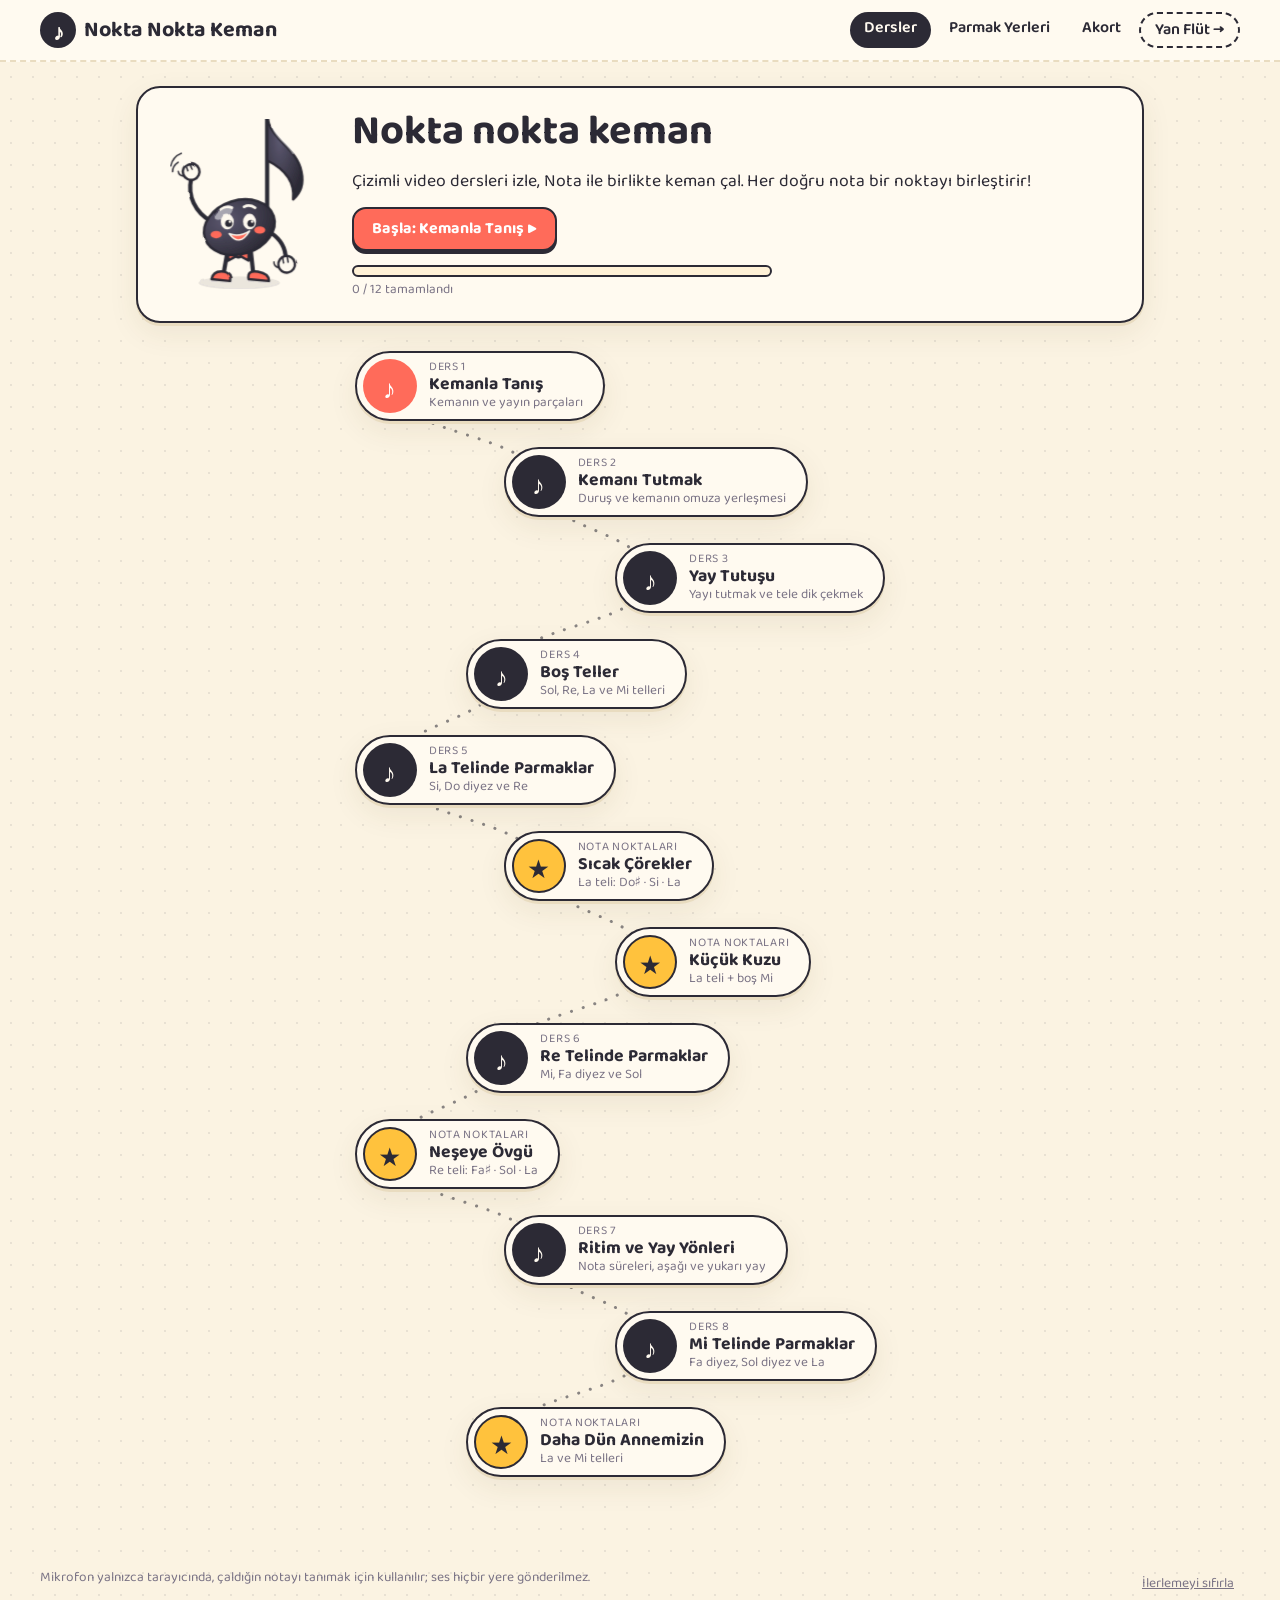
==== keman/index.html @ 61879438 "Keman versiyonu: Nokta Nokta Keman (/keman/) Altyapı enstrümandan bağımsız hâle getirildi: oynatıcı," ====
<!doctype html>
<html lang="tr">
  <head>
    <meta charset="utf-8" />
    <meta name="viewport" content="width=device-width, initial-scale=1" />
    <title>Nokta Nokta Keman</title>
    <meta name="description" content="Keman öğrenmek isteyenler için çizimli, etkileşimli video dersler ve nota-nokta şarkı oyunları." />
    <meta name="theme-color" content="#fff8ec" />
    <link rel="icon" href="data:image/svg+xml,<svg xmlns='http://www.w3.org/2000/svg' viewBox='0 0 100 100'><text y='.9em' font-size='90'>♪</text></svg>" />
    <link rel="preconnect" href="https://fonts.googleapis.com" />
    <link rel="preconnect" href="https://fonts.gstatic.com" crossorigin />
    <link href="https://fonts.googleapis.com/css2?family=Baloo+2:wght@500;700&family=Patrick+Hand&family=Noto+Music&display=swap" rel="stylesheet" />
    <link rel="stylesheet" href="../css/style.css" />
  </head>
  <body>
    <!-- Elle çizim görünümü için ortak SVG filtresi -->
    <svg width="0" height="0" style="position: absolute" aria-hidden="true">
      <defs>
        <filter id="sketchy" x="-5%" y="-5%" width="110%" height="110%">
          <feTurbulence type="fractalNoise" baseFrequency="0.035" numOctaves="2" seed="3" result="noise" />
          <feDisplacementMap in="SourceGraphic" in2="noise" scale="2.4" xChannelSelector="R" yChannelSelector="G" />
        </filter>
        <!-- Küçük çizimler (porte, mini flüt) için daha hafif titreme -->
        <filter id="sketchy-sm" x="-5%" y="-20%" width="110%" height="140%">
          <feTurbulence type="fractalNoise" baseFrequency="0.08" numOctaves="1" seed="5" result="noise" />
          <feDisplacementMap in="SourceGraphic" in2="noise" scale="0.7" xChannelSelector="R" yChannelSelector="G" />
        </filter>
        <!-- Çizim detayları: metal parlaklığı, cam, ten gölgesi ve kurşun kalem taraması -->
        <linearGradient id="g-metal" x1="0" y1="0" x2="0" y2="1">
          <stop offset="0" class="st-metal-lo" />
          <stop offset="0.28" class="st-metal-hi" />
          <stop offset="0.5" class="st-metal" />
          <stop offset="1" class="st-metal-lo" />
        </linearGradient>
        <radialGradient id="g-cup" cx="0.38" cy="0.32" r="0.75">
          <stop offset="0" class="st-metal-hi" />
          <stop offset="0.6" class="st-metal" />
          <stop offset="1" class="st-metal-lo" />
        </radialGradient>
        <radialGradient id="g-pressed" cx="0.38" cy="0.32" r="0.8">
          <stop offset="0" class="st-coral-hi" />
          <stop offset="1" class="st-coral" />
        </radialGradient>
        <linearGradient id="g-glass" x1="0" y1="0" x2="1" y2="0">
          <stop offset="0" class="st-glass-lo" />
          <stop offset="0.3" class="st-glass-hi" />
          <stop offset="0.55" class="st-glass" />
          <stop offset="1" class="st-glass-lo" />
        </linearGradient>
        <radialGradient id="g-skin" cx="0.4" cy="0.35" r="0.7">
          <stop offset="0" class="st-skin-hi" />
          <stop offset="1" class="st-skin" />
        </radialGradient>
        <radialGradient id="g-head" cx="0.35" cy="0.3" r="0.75">
          <stop offset="0" class="st-ink-hi" />
          <stop offset="1" class="st-ink" />
        </radialGradient>
        <linearGradient id="g-wood" x1="0" y1="0" x2="1" y2="0">
          <stop offset="0" class="st-wood-lo" />
          <stop offset="0.4" class="st-wood" />
          <stop offset="1" class="st-wood-lo" />
        </linearGradient>
        <radialGradient id="g-varnish" cx="0.42" cy="0.38" r="0.75">
          <stop offset="0" class="st-varnish-hi" />
          <stop offset="0.55" class="st-varnish" />
          <stop offset="1" class="st-varnish-lo" />
        </radialGradient>
        <pattern id="hatch" width="6" height="6" patternUnits="userSpaceOnUse" patternTransform="rotate(45)">
          <line x1="0" y1="0" x2="0" y2="6" class="hatch-line" />
        </pattern>
        <pattern id="hatch-x" width="7" height="7" patternUnits="userSpaceOnUse" patternTransform="rotate(45)">
          <path d="M0 0V7M0 0H7" class="hatch-line" />
        </pattern>
        <filter id="paper-grain" x="0" y="0" width="100%" height="100%">
          <feTurbulence type="fractalNoise" baseFrequency="0.9" numOctaves="2" seed="8" />
          <feColorMatrix values="0 0 0 0 0.5  0 0 0 0 0.45  0 0 0 0 0.35  0 0 0 0.55 0" />
        </filter>
      </defs>
    </svg>

    <header class="topbar">
      <a class="logo" href="#/"><span class="logo-dot" aria-hidden="true">♪</span> <span class="logo-name">Nokta Nokta Keman</span></a>
      <nav class="nav" aria-label="Ana menü">
        <a href="#/">Dersler</a>
        <a href="#/parmak">Parmak Yerleri</a>
        <a href="#/akort">Akort</a>
        <a class="other-instrument" href="../">Yan Flüt →</a>
      </nav>
    </header>

    <div class="embed-note" hidden>
      🎤 Bu önizlemede mikrofon çalışmaz. Flütünle çalıp notalarını dinletmek için
      <a href="https://hakanatas.github.io/yanfulut/keman/" target="_blank" rel="noopener">uygulamayı tarayıcıda aç</a>.
    </div>
    <main id="view"></main>

    <footer class="footer">
      <span>Mikrofon yalnızca tarayıcında, çaldığın notayı tanımak için kullanılır; ses hiçbir yere gönderilmez.</span>
      <button class="link" id="reset-progress">İlerlemeyi sıfırla</button>
    </footer>

    <noscript>Bu uygulama için JavaScript gerekli.</noscript>
    <script type="module">
      import { boot } from '../js/app.js';
      boot('violin');
    </script>
  </body>
</html>
---- css/style.css ----
/* Nokta Nokta Flüt — kâğıt üzerine elle çizim teması (karanlık modda kara tahta) */
:root {
  --paper: #fffaf0;
  --paper-2: #fff1d6;
  --page: #fbf3e2;
  --ink: #2c2a35;
  --muted: #7a7385;
  --coral: #ff6b5a;
  --teal: #20a597;
  --sky: #4a9fe0;
  --sun: #ffc23d;
  --sun-soft: #ffe7a6;
  --lilac: #b9a3f0;
  --metal: #e3e9f0;
  --skin: #ffd9bd;
  --hair: #6b4b3e;
  --shirt: #9fd8cf;
  --wood: #e0b07a;
  --line: #e9dcc0;
  --shadow: 0 3px 0 var(--line), 0 10px 30px rgb(80 60 20 / 8%);
  --metal-hi: #ffffff;
  --metal-lo: #a9b6c4;
  --coral-hi: #ffb3a8;
  --skin-hi: #ffeadb;
  --skin-lo: #e9a98a;
  --ink-hi: #5c5870;
  --wood-lo: #b77d45;
  --glass: #cfe6f5;
  --glass-hi: #f4fbff;
  --glass-lo: #94bcd8;
  --leaf: #7cc47f;
  --varnish: #c06a2b;
  --varnish-hi: #f0a656;
  --varnish-lo: #6f3416;
  --ebony: #2e2724;
  --maple: #ecd2a2;
  --string: #b9c2cc;
  --bow-hair: #f4efe2;
  --bow-stick: #7a4a26;
  --amber: #e2a336;
  --pearl: #f3f0ff;
  --radius: 18px;
  --font-ui: 'Baloo 2', 'Segoe UI', system-ui, sans-serif;
  --font-hand: 'Patrick Hand', 'Comic Sans MS', 'Chalkboard SE', cursive;
  color-scheme: light;
}

@media (prefers-color-scheme: dark) {
  :root:not([data-theme='light']) {
    --paper: #23392f;
    --paper-2: #2c463a;
    --page: #182822;
    --ink: #f3efe4;
    --muted: #a9bfb3;
    --metal: #3f5a50;
    --skin: #6d5446;
    --hair: #2a1d17;
    --shirt: #2f6a62;
    --wood: #7a5a38;
    --sun-soft: #5b5230;
    --line: #2c4038;
    --shadow: 0 3px 0 #0f1a16, 0 10px 30px rgb(0 0 0 / 25%);
    --metal-hi: #8aa79b;
    --metal-lo: #2a3f37;
    --coral-hi: #ff9d8f;
    --skin-hi: #8c6c5a;
    --skin-lo: #4f3a2f;
    --ink-hi: #ffffff;
    --wood-lo: #4e381f;
    --glass: #3b6070;
    --glass-hi: #6c97a8;
    --glass-lo: #24404b;
    --leaf: #4f8f58;
    --varnish: #8d4a1f;
    --varnish-hi: #c47a3a;
    --varnish-lo: #4a2210;
    --ebony: #120e0c;
    --maple: #b39466;
    --string: #c9d2da;
    --bow-hair: #e8e2d2;
    --bow-stick: #a06a3c;
    --amber: #c88d2a;
    --pearl: #e8e4ff;
    color-scheme: dark;
  }
}

:root[data-theme='dark'] {
  --paper: #23392f;
  --paper-2: #2c463a;
  --page: #182822;
  --ink: #f3efe4;
  --muted: #a9bfb3;
  --metal: #3f5a50;
  --skin: #6d5446;
  --hair: #2a1d17;
  --shirt: #2f6a62;
  --wood: #7a5a38;
  --sun-soft: #5b5230;
  --line: #2c4038;
  --shadow: 0 3px 0 #0f1a16, 0 10px 30px rgb(0 0 0 / 25%);
  --metal-hi: #8aa79b;
  --metal-lo: #2a3f37;
  --coral-hi: #ff9d8f;
  --skin-hi: #8c6c5a;
  --skin-lo: #4f3a2f;
  --ink-hi: #ffffff;
  --wood-lo: #4e381f;
  --glass: #3b6070;
  --glass-hi: #6c97a8;
  --glass-lo: #24404b;
  --leaf: #4f8f58;
  --varnish: #8d4a1f;
  --varnish-hi: #c47a3a;
  --varnish-lo: #4a2210;
  --ebony: #120e0c;
  --maple: #b39466;
  --string: #c9d2da;
  --bow-hair: #e8e2d2;
  --bow-stick: #a06a3c;
  --amber: #c88d2a;
  --pearl: #e8e4ff;
  color-scheme: dark;
}

* { box-sizing: border-box; }

html, body { margin: 0; }

body {
  font-family: var(--font-ui);
  color: var(--ink);
  background-color: var(--page);
  background-image: radial-gradient(color-mix(in srgb, var(--ink) 9%, transparent) 1.2px, transparent 1.4px);
  background-size: 22px 22px;
  min-height: 100vh;
  display: flex;
  flex-direction: column;
  line-height: 1.5;
}

a { color: inherit; }
h1, h2, h3 { line-height: 1.15; margin: 0 0 0.3em; }
.muted { color: var(--muted); }
[hidden] { display: none !important; }

/* ------------------------------------------------------------- üst çubuk */
.topbar {
  display: flex;
  align-items: center;
  justify-content: space-between;
  flex-wrap: wrap;
  gap: 8px 16px;
  padding: 12px clamp(16px, 4vw, 40px);
  background: var(--paper);
  border-bottom: 2px dashed var(--line);
  position: sticky;
  top: 0;
  z-index: 10;
}
.logo { font-weight: 700; font-size: 1.35rem; text-decoration: none; display: flex; align-items: center; gap: 8px; }
.logo-dot {
  display: grid; place-items: center; width: 36px; height: 36px; border-radius: 50%;
  background: var(--ink); color: var(--paper); font-family: 'Noto Music', serif;
}
.nav { display: flex; gap: 4px; flex-wrap: wrap; }
.nav a { text-decoration: none; padding: 4px 14px; border-radius: 999px; font-weight: 600; }
.nav a:hover { background: var(--paper-2); }
.nav a.active { background: var(--ink); color: var(--paper); }
.nav a.other-instrument { border: 2px dashed var(--ink); }

.embed-note {
  margin: 12px auto 0; max-width: 1008px; width: calc(100% - 32px);
  padding: 10px 14px; border: 2px dashed var(--coral); border-radius: 14px;
  background: var(--paper); font-weight: 600;
}
.embed-note a { color: var(--coral); }
.level span { background: var(--teal); }
main { flex: 1; width: 100%; max-width: 1040px; margin: 0 auto; padding: 24px 16px 48px; }

.footer {
  display: flex; justify-content: space-between; flex-wrap: wrap; gap: 8px;
  padding: 16px clamp(16px, 4vw, 40px); font-size: 0.85rem; color: var(--muted);
}

/* ------------------------------------------------------------- ortak */
.btn {
  font: inherit; font-weight: 700; font-size: 1rem;
  display: inline-flex; align-items: center; justify-content: center; gap: 6px;
  padding: 8px 18px; min-height: 44px;
  border: 2.5px solid var(--ink); border-radius: 14px;
  background: var(--paper); color: var(--ink);
  box-shadow: 0 3px 0 var(--ink);
  cursor: pointer; text-decoration: none;
  transition: transform 0.08s, box-shadow 0.08s;
}
.btn:hover { transform: translateY(-1px); }
.btn:active { transform: translateY(2px); box-shadow: 0 1px 0 var(--ink); }
.btn:disabled { opacity: 0.6; cursor: default; transform: none; }
.btn.primary { background: var(--coral); color: #fff; }
.btn.active { background: var(--sun); color: #2c2a35; }
.btn.ghost { border-style: dashed; box-shadow: none; }
.link { font: inherit; background: none; border: 0; color: var(--muted); text-decoration: underline; cursor: pointer; padding: 6px; }
.card { background: var(--paper); border: 2.5px solid var(--ink); border-radius: var(--radius); box-shadow: var(--shadow); padding: 20px; }
.badge { display: inline-block; padding: 6px 14px; border-radius: 999px; background: var(--sun); color: #2c2a35; font-weight: 700; }
.page-head { display: flex; align-items: baseline; gap: 16px; flex-wrap: wrap; margin-bottom: 14px; }
.back { text-decoration: none; font-weight: 700; color: var(--muted); }
.back:hover { color: var(--ink); }
.hint { font-size: 0.9rem; }
:focus-visible { outline: 3px solid var(--sky); outline-offset: 2px; }

/* ------------------------------------------------------------- SVG çizim sınıfları */
.ink { stroke: var(--ink); stroke-width: 2.6; fill: none; stroke-linecap: round; stroke-linejoin: round; }
.thin { stroke-width: 1.6; }
.thick { stroke-width: 4.5; }
.dashed { stroke-dasharray: 6 6; }
.metal { fill: var(--metal); }
.paper { fill: var(--paper); }
.solid { fill: var(--ink); }
.hole { fill: var(--ink); }
.glass { fill: color-mix(in srgb, var(--sky) 22%, var(--paper)); }
.skin { fill: var(--skin); }
.hair { fill: var(--hair); }
.shirt { fill: var(--shirt); }
.wood { fill: var(--wood); }
.glow { fill: var(--sun-soft); }
.key.up { fill: url(#g-cup); }
.key.down { fill: url(#g-pressed); }
.metal-g { fill: url(#g-metal); }
.cup { fill: url(#g-cup); }
.glass-g { fill: url(#g-glass); }
.skin-g { fill: url(#g-skin); }
.head-g { fill: url(#g-head); }
.wood-g { fill: url(#g-wood); }
.hatch { fill: url(#hatch); stroke: none; }
.hatch-x { fill: url(#hatch-x); stroke: none; }
.hatch-line { stroke: var(--ink); stroke-width: 0.9; opacity: 0.45; }
.shade { fill: var(--ink); opacity: 0.1; stroke: none; }
.shine { fill: none; stroke: var(--metal-hi); stroke-width: 2.4; stroke-linecap: round; opacity: 0.85; }
.shine-fill { fill: #fff; opacity: 0.5; stroke: none; }
.fill-leaf { fill: var(--leaf); }
.fill-sun { fill: var(--sun); }
.fill-sky { fill: var(--sky); }
.fill-lilac { fill: var(--lilac); }
.fill-ink { fill: var(--ink); }
.fill-skin-lo { fill: var(--skin-lo); }
.limb-o { stroke: var(--ink); fill: none; stroke-linecap: round; stroke-linejoin: round; }
.limb-i, .limb-i.shirt { fill: none; stroke-linecap: round; stroke-linejoin: round; }
.limb-i.shirt { stroke: var(--shirt); }
.limb-i.skin-st { stroke: var(--skin); }
.print { fill: none; stroke: var(--paper); stroke-width: 1.1; stroke-linecap: round; opacity: 0.85; }
.board-bg .staff-deco { stroke: var(--ink); stroke-width: 1.2; fill: none; opacity: 0.08; }
.board-bg .deco { fill: var(--ink); opacity: 0.07; stroke: none; }
.varnish { fill: url(#g-varnish); }
.ebony { fill: var(--ebony); }
.maple { fill: var(--maple); }
.amber { fill: var(--amber); }
.pearl { fill: var(--pearl); }
.string { stroke: var(--string); fill: none; stroke-linecap: round; }
.bow-hair { stroke: var(--bow-hair); stroke-width: 3; fill: none; stroke-linecap: round; }
.bow-stick { stroke: var(--bow-stick); stroke-width: 5; fill: none; stroke-linecap: round; }
.tape { stroke: var(--sun); stroke-width: 3; opacity: 0.85; }
.paper-fill { fill: var(--paper); }
.st-varnish { stop-color: var(--varnish); }
.st-varnish-hi { stop-color: var(--varnish-hi); }
.st-varnish-lo { stop-color: var(--varnish-lo); }
.st-metal { stop-color: var(--metal); }
.st-metal-hi { stop-color: var(--metal-hi); }
.st-metal-lo { stop-color: var(--metal-lo); }
.st-coral { stop-color: var(--coral); }
.st-coral-hi { stop-color: var(--coral-hi); }
.st-glass { stop-color: var(--glass); }
.st-glass-hi { stop-color: var(--glass-hi); }
.st-glass-lo { stop-color: var(--glass-lo); }
.st-skin { stop-color: var(--skin); }
.st-skin-hi { stop-color: var(--skin-hi); }
.st-ink { stop-color: var(--ink); }
.st-ink-hi { stop-color: var(--ink-hi); }
.st-wood { stop-color: var(--wood); }
.st-wood-lo { stop-color: var(--wood-lo); }
.stroke-coral, .stroke-teal, .stroke-sky, .stroke-sun, .stroke-paper {
  stroke-width: 3; fill: none; stroke-linecap: round; stroke-linejoin: round;
}
.stroke-coral { stroke: var(--coral); }
.stroke-teal { stroke: var(--teal); }
.stroke-sky { stroke: var(--sky); }
.stroke-sun { stroke: var(--sun); }
.stroke-paper { stroke: var(--paper); }
.fill-coral { fill: var(--coral); }
.fill-teal { fill: var(--teal); }
.fill-paper { fill: var(--paper); }
.fill-sun-soft { fill: var(--sun-soft); }
.hand { font-family: var(--font-hand); stroke: none; }
.clef { font-family: 'Noto Music', 'Bravura', 'Segoe UI Symbol', serif; stroke: none; }
.ink-fill { fill: var(--ink); }
.muted-fill { fill: var(--muted); }
.coral-fill { fill: var(--coral); }
.teal-fill { fill: var(--teal); }
.sky-fill { fill: var(--sky); }

/* ------------------------------------------------------------- ana sayfa */
.hero {
  display: grid; grid-template-columns: 170px 1fr; gap: 20px; align-items: center;
  background: var(--paper); border: 2.5px solid var(--ink); border-radius: 24px;
  box-shadow: var(--shadow); padding: 20px 24px; margin-bottom: 28px;
}
.hero h1 { font-size: clamp(1.8rem, 4vw, 2.6rem); }
.hero p { margin: 0 0 12px; font-size: 1.1rem; }
.hero-mascot { width: 100%; }
.hero-actions { margin-bottom: 14px; }
.progress-bar { height: 12px; border: 2px solid var(--ink); border-radius: 999px; overflow: hidden; background: var(--paper-2); max-width: 420px; }
.progress-bar span { display: block; height: 100%; background: var(--teal); }

.path-wrap { position: relative; max-width: 620px; margin: 0 auto; }
.path-line { position: absolute; inset: 0; width: 100%; height: 100%; pointer-events: none; overflow: visible; }
.path-line .road { fill: none; stroke: var(--ink); stroke-width: 3; stroke-dasharray: 0.1 12; stroke-linecap: round; opacity: 0.55; }
.path { list-style: none; margin: 0; padding: 0; position: relative; }
.node { display: flex; margin: 0 0 26px; }
.node:nth-child(4n + 1) { padding-left: 4%; }
.node:nth-child(4n + 2) { padding-left: 28%; }
.node:nth-child(4n + 3) { padding-left: 46%; }
.node:nth-child(4n + 4) { padding-left: 22%; }
.node a {
  display: flex; align-items: center; gap: 12px; text-decoration: none;
  background: var(--paper); border: 2.5px solid var(--ink); border-radius: 999px;
  padding: 6px 20px 6px 6px; box-shadow: var(--shadow); max-width: 100%;
  transition: transform 0.12s;
}
.node a:hover { transform: translateY(-2px) rotate(-1deg); }
.node-icon {
  flex: none; display: grid; place-items: center; width: 54px; height: 54px; border-radius: 50%;
  background: var(--ink); color: var(--paper); font-size: 1.6rem; font-family: 'Noto Music', var(--font-ui);
}
.node.song .node-icon { background: var(--sun); color: #2c2a35; border: 2.5px solid var(--ink); }
.node.done .node-icon { background: var(--teal); color: #fff; }
.node.next .node-icon { background: var(--coral); color: #fff; animation: pulse 1.6s infinite; }
.node-text { display: flex; flex-direction: column; line-height: 1.2; min-width: 0; }
.node-kind { font-size: 0.75rem; text-transform: uppercase; letter-spacing: 0.06em; color: var(--muted); }
.node-text b { font-size: 1.1rem; }
.node-text small { color: var(--muted); }

@keyframes pulse {
  0%, 100% { box-shadow: 0 0 0 0 color-mix(in srgb, var(--coral) 50%, transparent); }
  50% { box-shadow: 0 0 0 10px transparent; }
}

/* ------------------------------------------------------------- oynatıcı */
.player { background: var(--paper); border: 2.5px solid var(--ink); border-radius: var(--radius); box-shadow: var(--shadow); overflow: hidden; }
.stage { position: relative; aspect-ratio: 16 / 9; background: var(--paper); overflow: hidden; }
.stage .board, .media-host, .media-host video, .media-host iframe { position: absolute; inset: 0; width: 100%; height: 100%; display: block; border: 0; }
.media-host { background: #000; }
.media-error { color: #fff; text-align: center; padding: 20px; }
.caption {
  position: absolute; left: 50%; bottom: 3%; transform: translateX(-50%);
  width: min(92%, 760px); text-align: center;
  font-size: clamp(0.95rem, 2.2vw, 1.25rem); font-weight: 600; line-height: 1.35;
  background: color-mix(in srgb, var(--ink) 86%, transparent); color: var(--paper);
  padding: 6px 14px; border-radius: 12px;
}
.caption:empty { display: none; }
.sound-hint {
  position: absolute; top: 10px; left: 50%; transform: translateX(-50%); z-index: 1;
  background: var(--ink); color: var(--paper); font-weight: 700; font-size: 0.9rem;
  padding: 4px 14px; border-radius: 999px;
}
.cover {
  position: absolute; inset: 0; border: 0; cursor: pointer; font: inherit; color: var(--ink);
  display: flex; flex-direction: column; align-items: center; justify-content: center; gap: 6px;
  background: color-mix(in srgb, var(--paper) 88%, transparent);
}
.cover-play {
  display: grid; place-items: center; width: 84px; height: 84px; border-radius: 50%;
  background: var(--coral); color: #fff; font-size: 2.2rem; border: 3px solid var(--ink); box-shadow: 0 4px 0 var(--ink);
  padding-left: 6px;
}
.cover:hover .cover-play { transform: scale(1.06); }
.cover-title { font-size: clamp(1.4rem, 3.5vw, 2.2rem); font-weight: 700; }
.cover-sub { color: var(--muted); }

.controls { display: flex; align-items: center; gap: 6px; padding: 8px 10px; border-top: 2.5px solid var(--ink); background: var(--paper-2); }
.ctl {
  font: inherit; font-weight: 700; min-width: 40px; height: 40px; border-radius: 10px;
  border: 2px solid transparent; background: none; color: var(--ink); cursor: pointer; font-size: 1.1rem;
}
.ctl:hover { background: var(--paper); border-color: var(--ink); }
.ctl.play { background: var(--ink); color: var(--paper); }
.ctl.toggle { opacity: 0.45; font-size: 0.95rem; }
.ctl.toggle.on { opacity: 1; }
.timeline { flex: 1; display: flex; gap: 3px; align-items: center; min-width: 0; }
.seg {
  flex: 1; position: relative; height: 12px; padding: 0; border: 0; border-radius: 6px; cursor: pointer;
  background: color-mix(in srgb, var(--ink) 18%, transparent); overflow: visible;
}
.seg .fill { position: absolute; left: 0; top: 0; bottom: 0; width: 0; background: var(--coral); border-radius: 6px; }
.seg.has-check::after, .cue-mark {
  content: ''; position: absolute; right: -3px; top: 50%; width: 11px; height: 11px;
  background: var(--sun); border: 2px solid var(--ink); transform: translate(0, -50%) rotate(45deg); z-index: 1;
}
.cue-mark { right: auto; transform: translate(-50%, -50%) rotate(45deg); }
.seg.current { outline: 2px solid var(--ink); outline-offset: 1px; }

/* ------------------------------------------------------------- duraklar */
.cp-overlay {
  position: absolute; inset: 0; z-index: 2; display: grid; place-items: center; padding: 12px;
  background: color-mix(in srgb, var(--ink) 35%, transparent); backdrop-filter: blur(2px);
  overflow: auto;
}
.cp-card {
  width: min(560px, 100%); max-height: 100%; overflow: auto;
  background: var(--paper); border: 2.5px solid var(--ink); border-radius: var(--radius);
  box-shadow: 0 6px 0 var(--ink); padding: 16px 20px; text-align: center;
  animation: pop 0.25s ease-out;
}
@keyframes pop { from { transform: scale(0.9); opacity: 0; } }
.cp-tag { display: inline-block; font-size: 0.8rem; font-weight: 700; text-transform: uppercase; letter-spacing: 0.08em; background: var(--sun); color: #2c2a35; border-radius: 999px; padding: 1px 12px; margin-bottom: 6px; }
.cp-title { font-size: clamp(1.1rem, 2.6vw, 1.5rem); }
.cp-title.big { font-size: clamp(1.6rem, 4vw, 2.4rem); }
.cp-options { display: grid; gap: 8px; margin: 10px 0; }
.opt {
  font: inherit; font-size: 1.05rem; text-align: left; padding: 10px 14px; border-radius: 12px; cursor: pointer;
  border: 2px solid var(--ink); background: var(--paper); color: var(--ink);
}
.opt:hover:not(:disabled) { background: var(--paper-2); }
.opt.right { background: var(--teal); color: #fff; }
.opt.wrong { background: color-mix(in srgb, var(--coral) 25%, var(--paper)); text-decoration: line-through; animation: shake 0.3s; }
.cp-feedback { min-height: 1.5em; margin: 8px 0; }
.cp-success { font-weight: 700; color: var(--teal); font-size: 1.15rem; }
.burst { display: inline-block; margin-right: 6px; animation: pop 0.4s; font-family: 'Noto Music', var(--font-ui); }
.cp-actions { display: flex; gap: 10px; justify-content: center; flex-wrap: wrap; margin: 8px 0; }
.cp-visual { display: flex; align-items: center; justify-content: center; gap: 8px; flex-wrap: wrap; }
.mini-staff { width: 130px; }
.mini-flute { width: min(360px, 100%); }
.mini-fingerboard { width: 120px; }
.chart-detail .mini-fingerboard { width: 200px; margin: 8px auto; display: block; }
.mic { margin: 8px auto; max-width: 340px; }
.meter, .hold { height: 8px; border-radius: 99px; background: color-mix(in srgb, var(--ink) 12%, transparent); overflow: hidden; margin: 6px 0; }
.meter span, .hold span { display: block; height: 100%; width: 0; background: var(--sky); transition: width 0.08s; }
.hold span { background: var(--teal); }
.heard { font-size: 0.9rem; color: var(--muted); }
.breath { display: grid; place-items: center; height: 170px; position: relative; }
.balloon {
  width: 60px; height: 60px; border-radius: 50%; border: 3px dashed var(--coral);
  background: var(--sun-soft); transition-property: transform; transition-timing-function: ease-in-out;
}
.balloon.full { transform: scale(2.4); }
.breath-label { position: absolute; font-weight: 700; font-size: 1.2rem; }
@keyframes shake { 25% { transform: translateX(-5px); } 75% { transform: translateX(5px); } }

.end-card { margin-top: 16px; text-align: center; background: var(--paper); border: 2.5px solid var(--ink); border-radius: var(--radius); padding: 18px; box-shadow: var(--shadow); }
.end-actions { display: flex; gap: 10px; justify-content: center; flex-wrap: wrap; }

/* ------------------------------------------------------------- Nota Noktaları */
.dots-head { display: flex; justify-content: space-between; align-items: flex-start; gap: 12px; }
.dots-head p { margin: 0; }
.stars { font-size: 1.8rem; letter-spacing: 2px; color: color-mix(in srgb, var(--ink) 20%, transparent); white-space: nowrap; }
.stars .on { color: var(--sun); -webkit-text-stroke: 1.5px var(--ink); }
.dots-main { display: grid; grid-template-columns: minmax(0, 1.3fr) minmax(0, 1fr); gap: 16px; margin: 12px 0; }
.dots-board-wrap { position: relative; background: var(--paper); border: 2.5px solid var(--ink); border-radius: var(--radius); box-shadow: var(--shadow); }
.dots-board { width: 100%; display: block; }
.dot circle { fill: var(--ink); transition: r 0.2s, fill 0.2s; }
.dot text { font-family: var(--font-hand); font-size: 3.4px; fill: var(--muted); }
.dot.hit circle { fill: var(--teal); }
.dot.next circle { fill: var(--coral); r: 2.6; animation: blink 1s infinite; }
.dot.next text { fill: var(--coral); font-weight: 700; font-size: 4.4px; }
.dot.shake { animation: shake 0.3s; }
@keyframes blink { 50% { opacity: 0.45; } }
.dots-line { stroke: var(--ink); stroke-width: 1; stroke-linecap: round; }
.dots-fill { opacity: 0; transition: opacity 1.2s; stroke: none; }
.dots-fill.show { opacity: 1; }
.dots-detail, .dots-scene-part { stroke: var(--ink); stroke-width: 0.7; stroke-linecap: round; stroke-linejoin: round; }
.dots-detail.plain, .dots-scene-part.plain { fill: none; stroke-width: 0.9; }
.dots-detail.shine { fill: none; stroke: #fff; stroke-width: 1.8; opacity: 0.55; }
.dots-detail.stroke-paper-thin { fill: none; stroke: var(--paper); stroke-width: 0.8; }
.dots-detail.fill-lilac-dark { fill: color-mix(in srgb, var(--lilac) 72%, var(--ink)); }
.dots-scene-part.faint { fill: none; opacity: 0.25; }
.dots-scene-part.night { fill: color-mix(in srgb, var(--sky) 22%, var(--paper)); stroke: none; }
.dots-board.complete .dot text { display: none; }
.dots-board.complete .dot circle { r: 1; }
.dots-done {
  margin: 0 10px 10px;
  display: flex; flex-direction: column; align-items: center; gap: 6px; text-align: center;
  background: color-mix(in srgb, var(--paper) 94%, transparent); border: 2px solid var(--ink); border-radius: 14px; padding: 10px;
  animation: pop 0.3s;
}
.dots-done b { font-size: 1.4rem; color: var(--sun); -webkit-text-stroke: 1px var(--ink); }
.dots-side { background: var(--paper); border: 2.5px solid var(--ink); border-radius: var(--radius); box-shadow: var(--shadow); padding: 14px; text-align: center; }
.target-name { font-size: clamp(1.6rem, 4vw, 2.4rem); font-weight: 700; line-height: 1.1; margin: 4px 0; }
.target-visual { display: flex; flex-direction: column; align-items: center; }
.mic-status { font-size: 0.95rem; color: var(--muted); min-height: 1.4em; }
.melody-strip { display: flex; gap: 4px; overflow-x: auto; padding: 8px 2px; scrollbar-width: thin; }
.chip {
  flex: none; min-width: calc(34px * var(--w, 1)); text-align: center; padding: 3px 6px; border-radius: 10px;
  border: 2px solid var(--ink); background: var(--paper); font-weight: 700; font-size: 0.95rem;
}
.chip.done { background: var(--teal); color: #fff; opacity: 0.55; }
.chip.current { background: var(--coral); color: #fff; transform: scale(1.12); }
.dots-controls { display: flex; flex-wrap: wrap; gap: 8px; }
.touch-pad { display: flex; flex-wrap: wrap; gap: 8px; margin-top: 12px; }
.pad-key {
  font: inherit; flex: 1 1 80px; min-height: 64px; cursor: pointer; display: flex; flex-direction: column; align-items: center; justify-content: center;
  border: 2.5px solid var(--ink); border-radius: 14px; background: var(--paper); color: var(--ink); box-shadow: 0 4px 0 var(--ink);
}
.pad-key b { font-size: 1.3rem; }
.pad-key small { font-size: 0.7rem; color: var(--muted); }
.pad-key:active { transform: translateY(3px); box-shadow: 0 1px 0 var(--ink); background: var(--sun); }

/* ------------------------------------------------------------- parmak tablosu */
.note-grid { display: flex; flex-wrap: wrap; gap: 6px; margin-bottom: 16px; }
.note-btn {
  font: inherit; font-weight: 700; min-width: 54px; min-height: 44px; border-radius: 12px; cursor: pointer;
  border: 2px solid var(--ink); background: var(--paper); color: var(--ink);
}
.note-btn[aria-selected='true'] { background: var(--coral); color: #fff; }
.chart-top { display: flex; align-items: center; gap: 16px; flex-wrap: wrap; justify-content: space-between; }
.chart-top > div { flex: 1 1 200px; }
.chart-detail .mini-flute { width: 100%; max-width: none; margin: 8px 0; }
.key-list { columns: 2; padding-left: 20px; margin: 0; }

/* ------------------------------------------------------------- akort */
.tuner { max-width: 420px; margin: 0 auto; text-align: center; }
.tuner-note { font-size: 5rem; font-weight: 700; line-height: 1; }
.tuner.in-tune .tuner-note { color: var(--teal); }
.gauge { position: relative; height: 110px; margin: 16px auto 4px; width: 220px; border-bottom: 2.5px solid var(--ink); border-radius: 110px 110px 0 0; background: var(--paper-2); }
.needle { position: absolute; left: calc(50% - 2px); bottom: 0; width: 4px; height: 96px; background: var(--coral); transform-origin: bottom center; border-radius: 4px; transition: transform 0.12s; }
.gauge i { position: absolute; bottom: 4px; font-style: normal; color: var(--muted); }
.gauge .flat { left: 14px; }
.gauge .sharp { right: 14px; }
.gauge .mid { left: 50%; top: 4px; transform: translateX(-50%); }

/* ------------------------------------------------------------- dar ekranlar */
@media (max-width: 720px) {
  .hero { grid-template-columns: 1fr; text-align: center; }
  .hero-mascot { width: 120px; margin: 0 auto; }
  .progress-bar { margin: 0 auto; }
  .dots-main { grid-template-columns: 1fr; }
  .node, .node:nth-child(n) { padding-left: 0; }
  .node:nth-child(odd) { justify-content: flex-start; }
  .node:nth-child(even) { justify-content: flex-end; }
  .controls { flex-wrap: wrap; }
  .timeline { order: 5; flex-basis: 100%; }
  .key-list { columns: 1; }
  .cp-card { padding: 12px; }
}

/* Küçük ekranlarda durak kartı videonun içine sığmaz: tam ekran aç */
@media (max-width: 900px), (max-height: 720px) {
  .cp-overlay { position: fixed; z-index: 50; }
}

@media (prefers-reduced-motion: reduce) {
  *, *::before, *::after { animation-duration: 0.01ms !important; transition-duration: 0.01ms !important; }
}
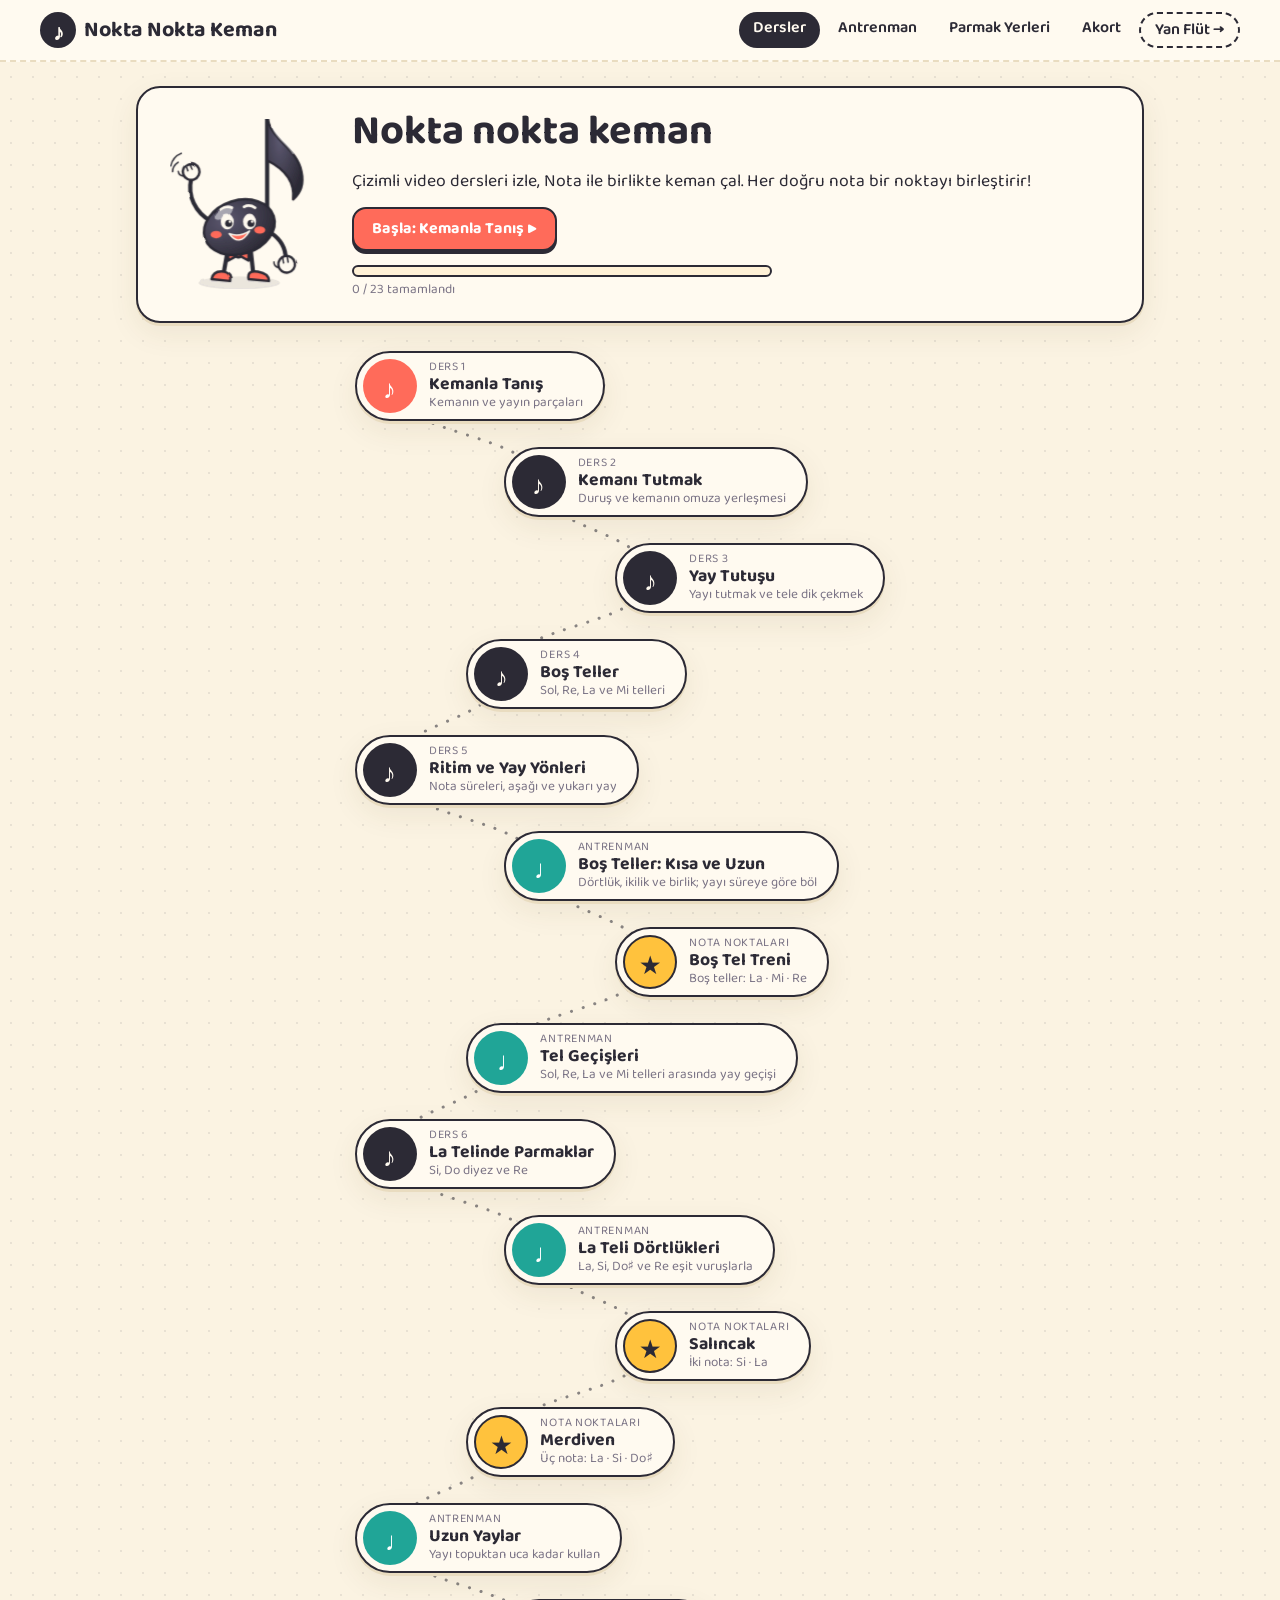
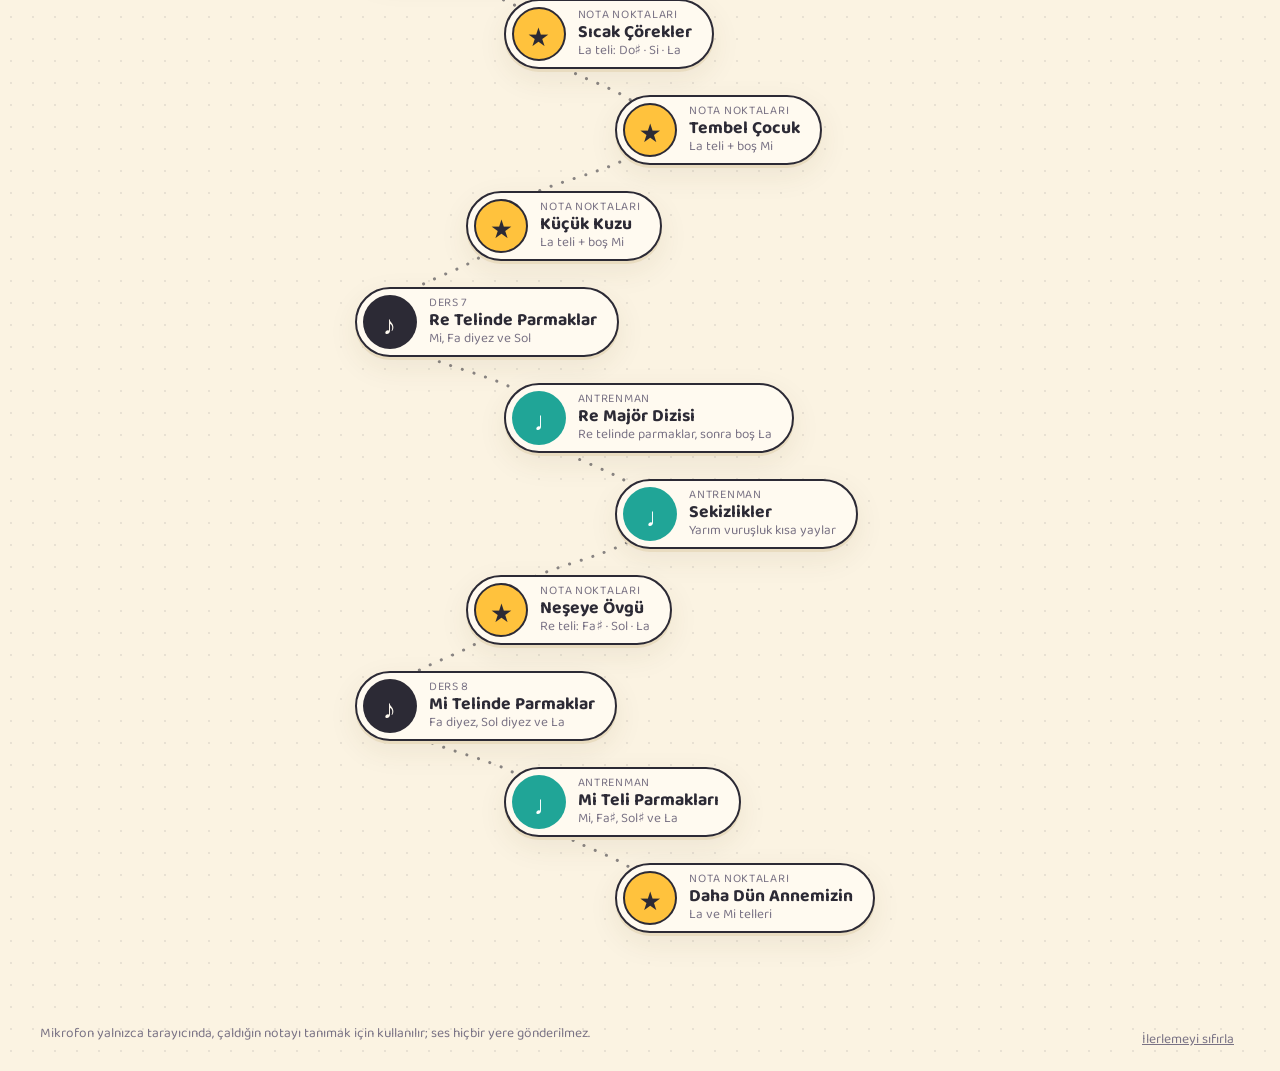
==== commit 4ef8448f: "Antrenman sayfaları, yalnızca porte seçeneği ve ders yolu denetimi Antrenman (resimsiz, nota + süre " ====
--- a/keman/index.html
+++ b/keman/index.html
@@ -82,6 +82,7 @@
       <a class="logo" href="#/"><span class="logo-dot" aria-hidden="true">♪</span> <span class="logo-name">Nokta Nokta Keman</span></a>
       <nav class="nav" aria-label="Ana menü">
         <a href="#/">Dersler</a>
+        <a href="#/antrenman">Antrenman</a>
         <a href="#/parmak">Parmak Yerleri</a>
         <a href="#/akort">Akort</a>
         <a class="other-instrument" href="../">Yan Flüt →</a>
--- a/css/style.css
+++ b/css/style.css
@@ -452,6 +452,8 @@
 /* ------------------------------------------------------------- Nota Noktaları */
 .dots-head { display: flex; justify-content: space-between; align-items: flex-start; gap: 12px; }
 .dots-head p { margin: 0; }
+.dots-head .song-hint { margin-top: 4px; font-weight: 600; }
+.dots-detail.stroke-sun-thick { fill: none; stroke: var(--sun); stroke-width: 2.4; }
 .stars { font-size: 1.8rem; letter-spacing: 2px; color: color-mix(in srgb, var(--ink) 20%, transparent); white-space: nowrap; }
 .stars .on { color: var(--sun); -webkit-text-stroke: 1.5px var(--ink); }
 .dots-main { display: grid; grid-template-columns: minmax(0, 1.3fr) minmax(0, 1fr); gap: 16px; margin: 12px 0; }
@@ -504,6 +506,79 @@
 .pad-key small { font-size: 0.7rem; color: var(--muted); }
 .pad-key:active { transform: translateY(3px); box-shadow: 0 1px 0 var(--ink); background: var(--sun); }
 
+/* ------------------------------------------------------------- antrenman */
+.node.drill .node-icon { background: var(--teal); color: #fff; font-family: 'Noto Music', var(--font-ui); }
+.node.drill.done .node-icon { background: var(--teal); }
+.drill-head { display: flex; justify-content: space-between; align-items: flex-start; gap: 12px; }
+.drill-head h2 { margin-top: 4px; }
+.drill-head p { margin: 0; }
+.drill-options { display: flex; flex-wrap: wrap; gap: 10px; align-items: center; margin: 12px 0; }
+.seg-group { display: inline-flex; border: 2.5px solid var(--ink); border-radius: 14px; overflow: hidden; background: var(--paper); }
+.chip-btn {
+  font: inherit; font-weight: 700; padding: 8px 14px; min-height: 42px; border: 0; background: none; color: var(--ink); cursor: pointer;
+}
+.chip-btn + .chip-btn { border-left: 2px solid var(--ink); }
+.chip-btn.active { background: var(--ink); color: var(--paper); }
+.drill-staff-wrap {
+  overflow-x: auto; background: var(--paper); border: 2.5px solid var(--ink); border-radius: var(--radius);
+  box-shadow: var(--shadow); padding: 6px 4px; scrollbar-width: thin;
+}
+.drill-staff { display: block; max-width: none; }
+.drill-hl { fill: transparent; }
+.drill-note.current .drill-hl { fill: var(--sun-soft); }
+.dur-bar { fill: color-mix(in srgb, var(--ink) 14%, transparent); }
+.dur-fill { fill: var(--sky); }
+.dur-name { font-family: var(--font-hand); font-size: 13px; fill: var(--muted); }
+.beat-num { font-family: var(--font-ui); font-size: 13px; fill: var(--muted); }
+.beat-num.strong { font-weight: 700; fill: var(--ink); }
+.time-sig { font-family: var(--font-ui); font-weight: 700; fill: var(--ink); }
+.playhead { stroke: var(--coral); stroke-width: 3; stroke-linecap: round; }
+.drill-note.ok .head-g, .drill-note.ok .dur-fill { fill: var(--teal); }
+.drill-note.ok .ink { stroke: var(--teal); }
+.drill-note.ok .dur-bar { fill: color-mix(in srgb, var(--teal) 30%, transparent); }
+.drill-note.short .head-g, .drill-note.short .dur-fill { fill: var(--sun); }
+.drill-note.short .ink { stroke: #c98a00; }
+.drill-note.miss .head-g, .drill-note.miss .dur-fill { fill: var(--coral); }
+.drill-note.miss .ink { stroke: var(--coral); }
+.drill-main { display: grid; grid-template-columns: minmax(0, 1.2fr) minmax(0, 1fr); gap: 16px; margin: 14px 0; }
+.drill-target, .drill-side {
+  position: relative; background: var(--paper); border: 2.5px solid var(--ink); border-radius: var(--radius);
+  box-shadow: var(--shadow); padding: 16px; text-align: center; min-width: 0;
+}
+.drill-target .target-name { font-size: clamp(2rem, 6vw, 3rem); font-weight: 700; line-height: 1.05; }
+.value-line { display: flex; align-items: center; justify-content: center; gap: 8px; font-size: 1.3rem; font-weight: 700; margin: 6px 0; }
+.value-sym { width: 30px; height: 42px; }
+.beat-dots { display: flex; justify-content: center; gap: 10px; margin: 10px 0 6px; }
+.beat-dots span { width: 30px; height: 30px; border-radius: 50%; border: 3px solid var(--ink); background: var(--paper); transition: background 0.08s; }
+.beat-dots span.half { height: 15px; border-radius: 30px 30px 0 0; margin-top: 15px; }
+.beat-dots span.on { background: var(--teal); }
+.countdown {
+  position: absolute; inset: 0; display: grid; place-items: center; font-size: 5rem; font-weight: 700;
+  background: color-mix(in srgb, var(--paper) 88%, transparent); border-radius: var(--radius); z-index: 1;
+}
+.drill-result {
+  text-align: center; background: var(--paper); border: 2.5px solid var(--ink); border-radius: var(--radius); box-shadow: var(--shadow); padding: 18px;
+}
+.result-stars { font-size: 2rem; color: var(--sun); -webkit-text-stroke: 1px var(--ink); }
+.result-grid { display: flex; justify-content: center; gap: 28px; margin: 8px 0; }
+.result-grid div { display: flex; flex-direction: column; }
+.result-grid .big { font-size: 2rem; font-weight: 700; font-variant-numeric: tabular-nums; }
+.chip-btn.standalone { border: 2.5px dashed var(--ink); border-radius: 14px; background: var(--paper); }
+.cp-toggle-row { margin-top: 2px; }
+/* Yalnızca porte: parmak resmi gizliyken porte büyür */
+.no-fingering .target-visual .mini-staff, .no-fingering .cp-visual .mini-staff { width: 220px; }
+.pad-key.down { transform: translateY(3px); box-shadow: 0 1px 0 var(--ink); background: var(--sun); }
+.pad-key { touch-action: none; user-select: none; -webkit-user-select: none; }
+.next-link { margin-left: auto; }
+.drill-cards { display: grid; grid-template-columns: repeat(auto-fill, minmax(240px, 1fr)); gap: 12px; margin-top: 12px; }
+.drill-card {
+  display: flex; flex-direction: column; gap: 2px; text-decoration: none; background: var(--paper); border: 2.5px solid var(--ink);
+  border-radius: var(--radius); box-shadow: var(--shadow); padding: 14px;
+}
+.drill-card b { font-size: 1.15rem; }
+.drill-card:hover { transform: translateY(-2px); }
+.stars.small { font-size: 1.1rem; }
+
 /* ------------------------------------------------------------- parmak tablosu */
 .note-grid { display: flex; flex-wrap: wrap; gap: 6px; margin-bottom: 16px; }
 .note-btn {
@@ -533,6 +608,7 @@
   .hero-mascot { width: 120px; margin: 0 auto; }
   .progress-bar { margin: 0 auto; }
   .dots-main { grid-template-columns: 1fr; }
+  .drill-main { grid-template-columns: 1fr; }
   .node, .node:nth-child(n) { padding-left: 0; }
   .node:nth-child(odd) { justify-content: flex-start; }
   .node:nth-child(even) { justify-content: flex-end; }
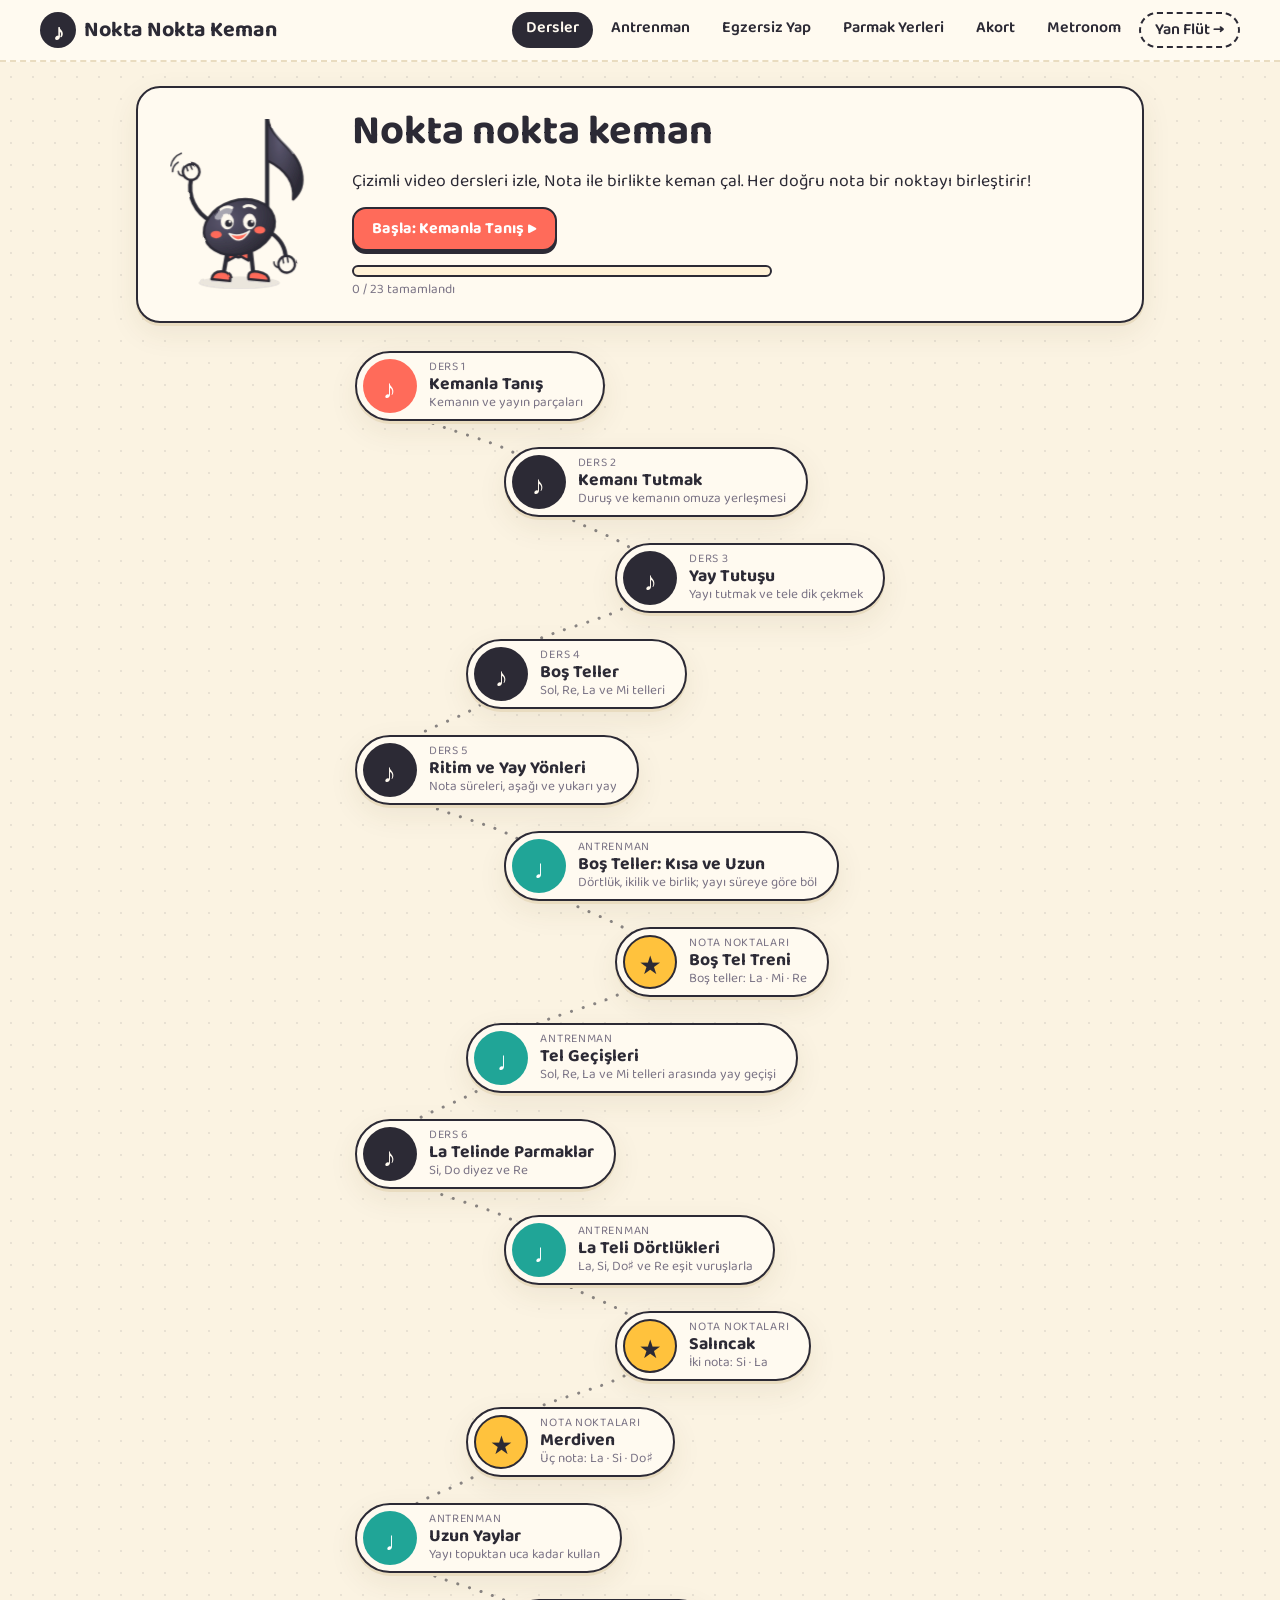
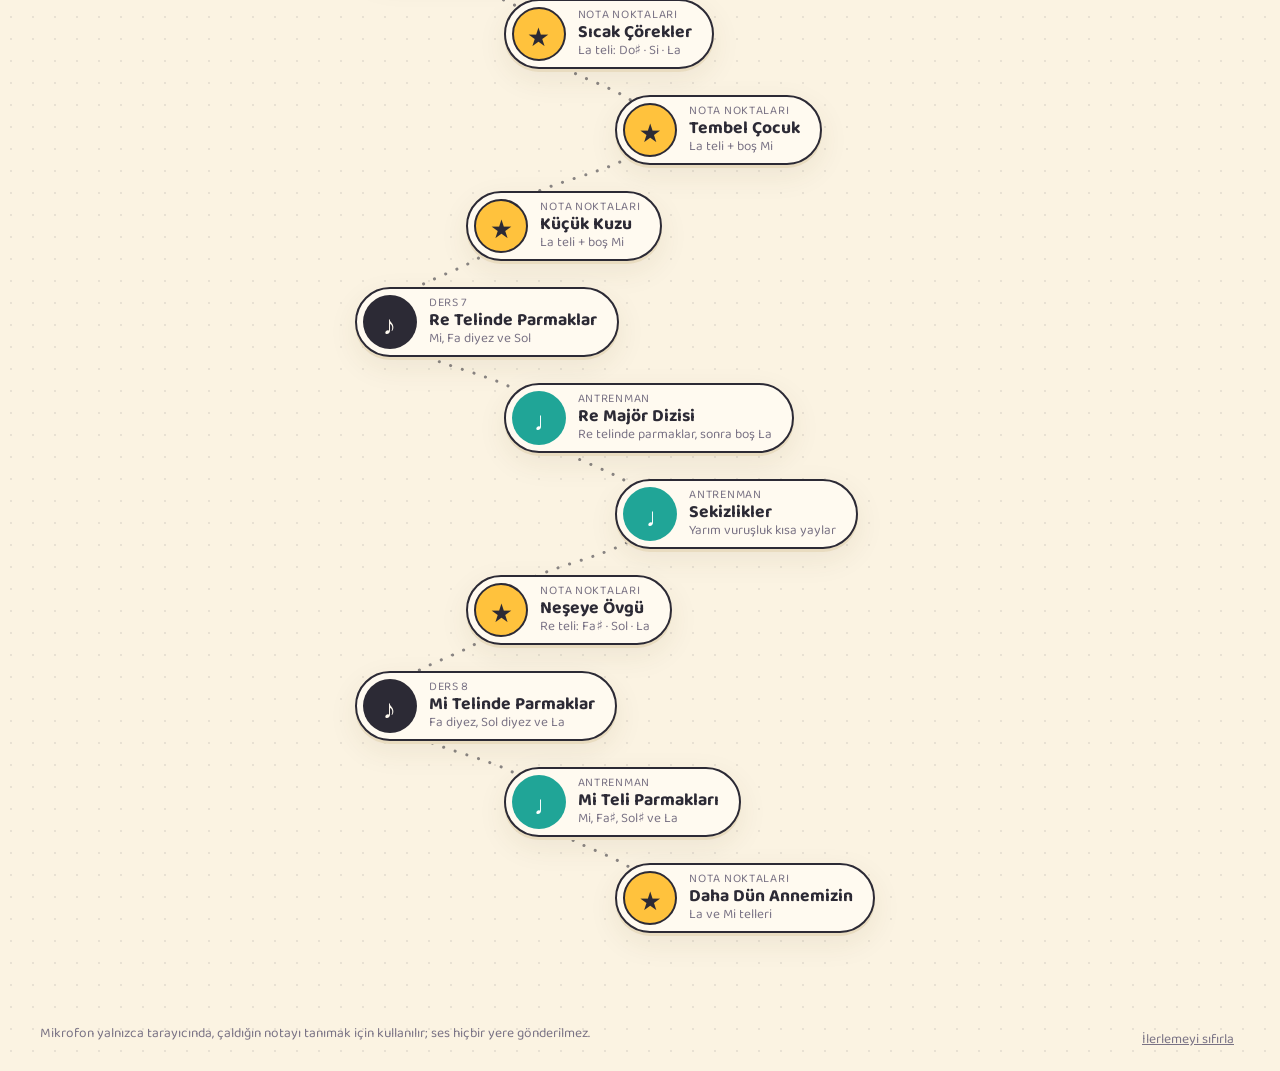
==== commit a0c8cd4c: "Kemana Egzersiz Yap, iki uygulamaya metronom ve gelişmiş akort aleti - Keman: 5 ünitede 32 egzersiz " ====
--- a/keman/index.html
+++ b/keman/index.html
@@ -83,8 +83,10 @@
       <nav class="nav" aria-label="Ana menü">
         <a href="#/">Dersler</a>
         <a href="#/antrenman">Antrenman</a>
+        <a href="#/egzersiz" class="nav-worksheet">Egzersiz Yap</a>
         <a href="#/parmak">Parmak Yerleri</a>
         <a href="#/akort">Akort</a>
+        <a href="#/metronom">Metronom</a>
         <a class="other-instrument" href="../">Yan Flüt →</a>
       </nav>
     </header>
--- a/css/style.css
+++ b/css/style.css
@@ -491,11 +491,21 @@
 .mic-status { font-size: 0.95rem; color: var(--muted); min-height: 1.4em; }
 .melody-strip { display: flex; gap: 4px; overflow-x: auto; padding: 8px 2px; scrollbar-width: thin; }
 .chip {
-  flex: none; min-width: calc(34px * var(--w, 1)); text-align: center; padding: 3px 6px; border-radius: 10px;
+  position: relative; overflow: hidden; flex: none; min-width: calc(22px + 24px * var(--w, 1)); text-align: center; padding: 3px 6px; border-radius: 10px;
   border: 2px solid var(--ink); background: var(--paper); font-weight: 700; font-size: 0.95rem;
-}
+  display: flex; flex-direction: column; align-items: center; line-height: 1.1;
+}
+.chip b, .chip small { position: relative; z-index: 1; }
+.chip-val { width: 14px; height: 22px; position: relative; z-index: 1; }
+.chip.current .chip-val .ink, .chip.done .chip-val .ink { stroke: #fff; }
+.chip.current .chip-val .head-g, .chip.done .chip-val .head-g, .chip.current .chip-val .fill-ink, .chip.done .chip-val .fill-ink { fill: #fff; }
+.chip-fill { position: absolute; left: 0; bottom: 0; top: 0; width: 0; background: color-mix(in srgb, var(--teal) 55%, transparent); }
 .chip.done { background: var(--teal); color: #fff; opacity: 0.55; }
 .chip.current { background: var(--coral); color: #fff; transform: scale(1.12); }
+.dots-side .value-line { font-size: 1.05rem; margin: 2px 0; }
+.value-glyph .value-icon { width: 22px; height: 34px; display: block; }
+.dots-side .beat-dots span { width: 24px; height: 24px; }
+.dots-side .beat-dots span.half { height: 12px; margin-top: 12px; }
 .dots-controls { display: flex; flex-wrap: wrap; gap: 8px; }
 .touch-pad { display: flex; flex-wrap: wrap; gap: 8px; margin-top: 12px; }
 .pad-key {
@@ -579,6 +589,110 @@
 .drill-card:hover { transform: translateY(-2px); }
 .stars.small { font-size: 1.1rem; }
 
+/* ------------------------------------------------------------- egzersiz yap (çalışma kağıdı) */
+.ws-stage { display: grid; grid-template-columns: minmax(0, 1fr) minmax(0, 1fr); gap: 14px; margin: 14px 0; }
+.ws-target .target-name { font-size: clamp(2.4rem, 7vw, 3.6rem); }
+.ws-where { font-weight: 700; font-size: 0.95rem; }
+/* Hedef kartının yüksekliği nota değişince oynamasın */
+.ws-target .value-line { min-height: 2.6em; }
+.ws-target .cp-feedback { min-height: 2.8em; margin: 6px 0; }
+.ws-target .mic-status { min-height: 2.6em; }
+.ws-big { display: grid; place-items: center; }
+.ws-big-staff { width: 100%; max-width: 360px; height: auto; }
+.ws-flute {
+  grid-column: 1 / -1; background: var(--paper); border: 2.5px solid var(--ink); border-radius: var(--radius);
+  box-shadow: var(--shadow); padding: 4px 0; transition: opacity 0.2s; overflow: hidden;
+}
+.ws-flute:empty { display: none; }
+/* Flüt büyük çizilir: baş kısmının ucu kırpılır, parmak delikleri ve anahtarlar kutuyu doldurur */
+.ws-flute .mini-flute { width: 132%; max-width: none; display: block; margin: -5% 0 -3% -30%; }
+.ws-flute.dim .mini-flute { opacity: 0.55; }
+.ws-flute-cap { font-weight: 700; text-align: center; }
+.beat-dots span.extra { border-style: dashed; }
+.beat-dots span.rest { border-radius: 8px; }
+.ws-rows { display: flex; flex-direction: column; gap: 12px; margin-top: 14px; }
+.ws-row {
+  background: var(--paper); border: 2.5px solid var(--ink); border-radius: var(--radius); box-shadow: var(--shadow);
+  padding: 8px 10px 4px; transition: opacity 0.2s, border-color 0.2s, box-shadow 0.2s;
+}
+.ws.running .ws-row:not(.active) { opacity: 0.6; }
+.ws-row.active { border-color: var(--coral); box-shadow: 0 0 0 4px color-mix(in srgb, var(--coral) 25%, transparent), var(--shadow); }
+.ws-row-head { display: flex; align-items: center; gap: 12px; flex-wrap: wrap; }
+.ws-row-head .ws-row-score { font-weight: 700; }
+.ws-row-head .link:first-of-type { margin-left: auto; }
+.ws-row-scroll { overflow-x: auto; scrollbar-width: thin; }
+.ws-row-svg { display: block; width: 100%; min-width: 640px; height: auto; }
+.ws-row-svg .dur-name { font-size: 15px; font-weight: 700; }
+.ws-row-svg .beat-num { font-size: 14px; }
+.cur-mark { fill: var(--coral); opacity: 0; }
+.ws-item.current .cur-mark { opacity: 1; animation: bob 0.6s ease-in-out infinite alternate; }
+.ws-item.current .drill-hl { fill: var(--sun-soft); stroke: var(--sun); stroke-width: 2; }
+.ws-item.current .head-g { fill: var(--coral); }
+.ws-item.current .ink { stroke: var(--coral); }
+.ws-item.current .fill-ink, .ws-item.current .ink-fill { fill: var(--coral); }
+.ws-item .tie { stroke-width: 2; }
+.rest-glyph { font-family: 'Noto Music', serif; }
+.dur-bar.rest-bar { fill: color-mix(in srgb, var(--ink) 6%, transparent); stroke: color-mix(in srgb, var(--ink) 25%, transparent); stroke-dasharray: 3 3; }
+.drill-note.wrong .head-g, .drill-note.wrong .dur-fill { fill: var(--coral); }
+.drill-note.wrong .ink { stroke: var(--coral); }
+.drill-note.miss .drill-hl { fill: color-mix(in srgb, var(--coral) 10%, transparent); }
+@keyframes bob { from { transform: translateY(-3px); } to { transform: translateY(2px); } }
+.ws-result h3 { margin: 0 0 4px; }
+.ws-score { display: flex; flex-direction: column; align-items: center; }
+.ws-score .big { font-size: 3rem; font-weight: 700; line-height: 1; font-variant-numeric: tabular-nums; }
+.ws-bar { display: flex; height: 18px; border: 2px solid var(--ink); border-radius: 99px; overflow: hidden; margin: 12px auto; max-width: 520px; }
+.ws-bar .seg.ok { background: var(--teal); }
+.ws-bar .seg.short { background: var(--sun); }
+.ws-bar .seg.wrong { background: var(--coral); }
+.ws-bar .seg.miss { background: color-mix(in srgb, var(--coral) 40%, var(--paper)); }
+.ws-counts { flex-wrap: wrap; gap: 20px; }
+.ws-counts .ok .big { color: var(--teal); }
+.ws-counts .short .big { color: #c98a00; }
+.ws-counts .wrong .big, .ws-counts .miss .big { color: var(--coral); }
+.ws-result .end-actions { display: flex; gap: 10px; justify-content: center; flex-wrap: wrap; }
+.ws-unit { margin-top: 18px; }
+.ws-unit-head { display: flex; align-items: baseline; gap: 12px; flex-wrap: wrap; }
+.ws-unit-head h3 { margin: 0; }
+.ws-new-notes { display: grid; grid-template-columns: repeat(auto-fill, minmax(min(100%, 380px), 1fr)); gap: 12px; margin: 12px 0; }
+.ws-new-note { border: 2px dashed var(--ink); border-radius: 14px; padding: 8px 10px; }
+.ws-new-top { display: flex; align-items: center; gap: 10px; justify-content: space-between; }
+.ws-new-top b { font-size: 1.5rem; }
+.ws-new-note .mini-flute { width: 100%; max-width: none; display: block; }
+.ws-concepts { list-style: none; padding: 0; margin: 10px 0; display: grid; gap: 8px; }
+.ws-concepts li { display: flex; gap: 12px; align-items: center; }
+.ws-sym {
+  flex: none; min-width: 52px; height: 44px; display: grid; place-items: center; padding: 0 6px; border: 2px solid var(--ink); border-radius: 12px;
+  font-family: 'Noto Music', var(--font-ui); font-size: 1.4rem; font-weight: 700; background: var(--paper-2);
+}
+/* Tuşla çalarken tuşlar ekranın altında sabit kalır (satırlar kayarken de erişilir) */
+.ws .touch-pad { position: sticky; bottom: 0; z-index: 5; background: var(--page); padding: 8px 0; margin-top: 0; }
+/* Antrenmanda da flüt resmi büyük: baş kısmının ucu kırpılır */
+.drill-side .target-visual { overflow: hidden; }
+.drill:not(.ws) .drill-main { grid-template-columns: minmax(0, 1fr) minmax(0, 1.6fr); }
+.drill-side .target-visual .mini-flute { width: 132%; max-width: none; margin: -4% 0 -2% -30%; }
+.pager { margin-left: auto; display: flex; align-items: center; gap: 8px; }
+.pager .btn { text-decoration: none; }
+.pager .disabled { opacity: 0.4; pointer-events: none; }
+.pager-count { font-weight: 700; font-variant-numeric: tabular-nums; }
+.cmd-hint { display: flex; align-items: center; justify-content: center; gap: 8px 18px; flex-wrap: wrap; margin-top: 12px; font-weight: 600; }
+.cmd-hint .cmd { display: inline-flex; align-items: center; gap: 8px; }
+.cmd-bar { display: inline-block; width: 120px; height: 10px; border: 2px solid var(--ink); border-radius: 99px; overflow: hidden; }
+.cmd-bar i { display: block; height: 100%; width: 0; background: var(--teal); }
+.result-nav { display: flex; gap: 10px; justify-content: center; flex-wrap: wrap; margin-top: 10px; }
+.result-nav a.btn { text-decoration: none; }
+.btn.small { padding: 4px 10px; min-height: 36px; }
+.small-print { font-size: 0.85rem; margin-top: 16px; }
+@media (max-width: 720px) {
+  .ws-stage { gap: 8px; }
+  .ws-stage .drill-target, .ws-stage .drill-side { padding: 10px 8px; }
+  .ws-target .target-name { font-size: clamp(1.7rem, 8vw, 2.4rem); }
+  .ws-target .value-line { font-size: 1rem; }
+  .ws-target .beat-dots span { width: 22px; height: 22px; }
+  .ws-target .mic-status { font-size: 0.8rem; }
+  /* Dar ekranda flütün yalnızca parmak bölümü gösterilir (baş kısmı kırpılır), resim büyür */
+  .ws-flute .mini-flute { width: 165%; margin: -6% 0 -4% -57%; }
+}
+
 /* ------------------------------------------------------------- parmak tablosu */
 .note-grid { display: flex; flex-wrap: wrap; gap: 6px; margin-bottom: 16px; }
 .note-btn {
@@ -600,10 +714,57 @@
 .gauge i { position: absolute; bottom: 4px; font-style: normal; color: var(--muted); }
 .gauge .flat { left: 14px; }
 .gauge .sharp { right: 14px; }
-.gauge .mid { left: 50%; top: 4px; transform: translateX(-50%); }
+.gauge .mid { left: 50%; top: -22px; bottom: auto; transform: translateX(-50%); }
+.gauge .flat, .gauge .sharp { font-size: 0.85rem; }
+/* Yeşil bölge: ±5 sent */
+.gauge-ok { position: absolute; left: calc(50% - 9px); bottom: 0; width: 18px; height: 100px; background: color-mix(in srgb, var(--teal) 25%, transparent); border-radius: 9px 9px 0 0; }
+.tuner.in-tune .needle { background: var(--teal); }
+.tuner.in-tune .gauge-ok { background: color-mix(in srgb, var(--teal) 55%, transparent); }
+.tuner-refs { display: flex; flex-wrap: wrap; gap: 8px; justify-content: center; margin-bottom: 12px; }
+.ref-btn.active { background: var(--ink); color: var(--paper); border-style: solid; }
+.tuner-cents { font-weight: 700; font-variant-numeric: tabular-nums; min-height: 1.4em; }
+.tuner-advice { min-height: 2.8em; margin: 6px 0 10px; font-weight: 600; }
+.tuner.in-tune .tuner-advice { color: var(--teal); }
+.tuner-page .page-head, .metro-page .page-head { display: flex; align-items: center; justify-content: space-between; gap: 10px; }
+
+/* ------------------------------------------------------------- metronom */
+.metro { max-width: 460px; margin: 0 auto; text-align: center; display: grid; gap: 14px; justify-items: center; }
+.metro-beats { display: flex; gap: 12px; justify-content: center; min-height: 34px; }
+.metro-beats span { width: 30px; height: 30px; border: 2.5px solid var(--ink); border-radius: 50%; background: var(--paper); transition: background 0.06s, transform 0.06s; }
+.metro-beats span.strong { border-width: 4px; }
+.metro-beats span.on { background: var(--sun); transform: scale(1.15); }
+.metro-beats span.strong.on { background: var(--coral); }
+.metro-bpm { display: flex; flex-direction: column; align-items: center; line-height: 1; }
+.metro-bpm .big { font-size: 4.5rem; font-weight: 700; font-variant-numeric: tabular-nums; }
+.metro-term { font-weight: 600; }
+.metro-steps, .metro-actions, .metro-opts { display: flex; gap: 8px; flex-wrap: wrap; justify-content: center; }
+.metro-steps .btn { min-width: 58px; }
+.metro-slider { width: 100%; accent-color: var(--coral); }
+.metro-toggle { min-width: 150px; font-size: 1.15rem; }
+.metro-opts .chip-btn.standalone.active { background: var(--ink); color: var(--paper); border-style: solid; }
+
+/* Egzersiz/antrenman sayfasında tempo düğmeleri */
+.tempo-ctl { display: inline-flex; align-items: center; gap: 8px; flex-wrap: wrap; }
+.tempo-ctl .seg-group .chip-btn { min-width: 42px; font-size: 1.2rem; font-weight: 700; }
+.tempo-val { display: inline-flex; align-items: center; align-self: stretch; gap: 4px; padding: 0 8px; border-left: 2px solid var(--ink); border-right: 2px solid var(--ink); background: var(--paper); }
+.tempo-val input {
+  width: 3.2em; font: inherit; font-weight: 700; font-size: 1.15rem; text-align: center; border: none; background: transparent; color: var(--ink);
+  -moz-appearance: textfield; appearance: textfield;
+}
+.tempo-val input::-webkit-outer-spin-button, .tempo-val input::-webkit-inner-spin-button { -webkit-appearance: none; margin: 0; }
+.tempo-val small { color: var(--muted); }
+.clicks-btn.active { background: var(--ink); color: var(--paper); border-style: solid; }
+.tempo-note { font-weight: 600; }
+/* Kemanda parmak yeri şeması: egzersiz sahnesinde ortada, uygun boyda */
+.ws-flute .mini-fingerboard { display: block; width: auto; height: 260px; max-width: 100%; margin: 4px auto; }
+.ws-new-note .mini-fingerboard { display: block; height: 200px; width: auto; margin: 0 auto; }
 
 /* ------------------------------------------------------------- dar ekranlar */
 @media (max-width: 720px) {
+  /* Menü tek satırda yana kayar; yapışkan üst çubuk ekranı kaplamasın */
+  .nav { flex-wrap: nowrap; overflow-x: auto; max-width: 100%; scrollbar-width: none; padding-bottom: 2px; }
+  .nav::-webkit-scrollbar { display: none; }
+  .nav a { flex: none; white-space: nowrap; }
   .hero { grid-template-columns: 1fr; text-align: center; }
   .hero-mascot { width: 120px; margin: 0 auto; }
   .progress-bar { margin: 0 auto; }
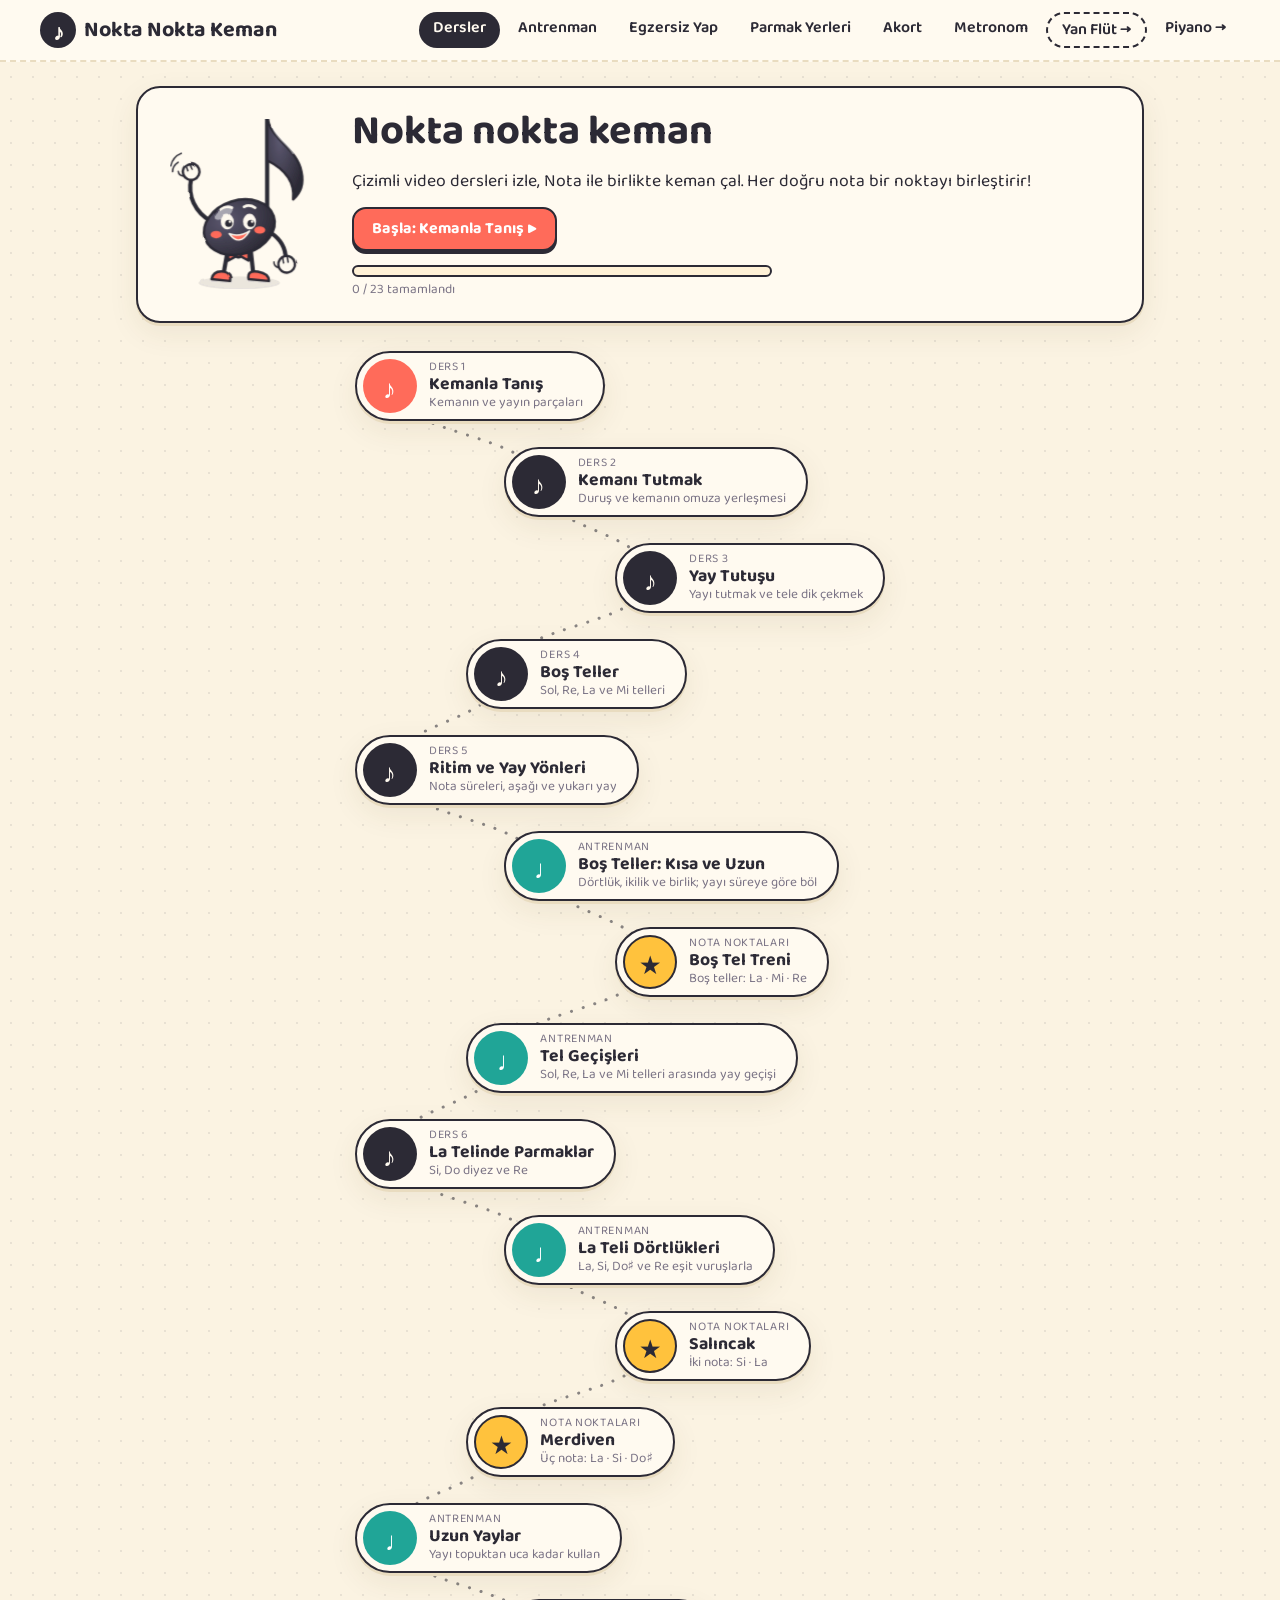
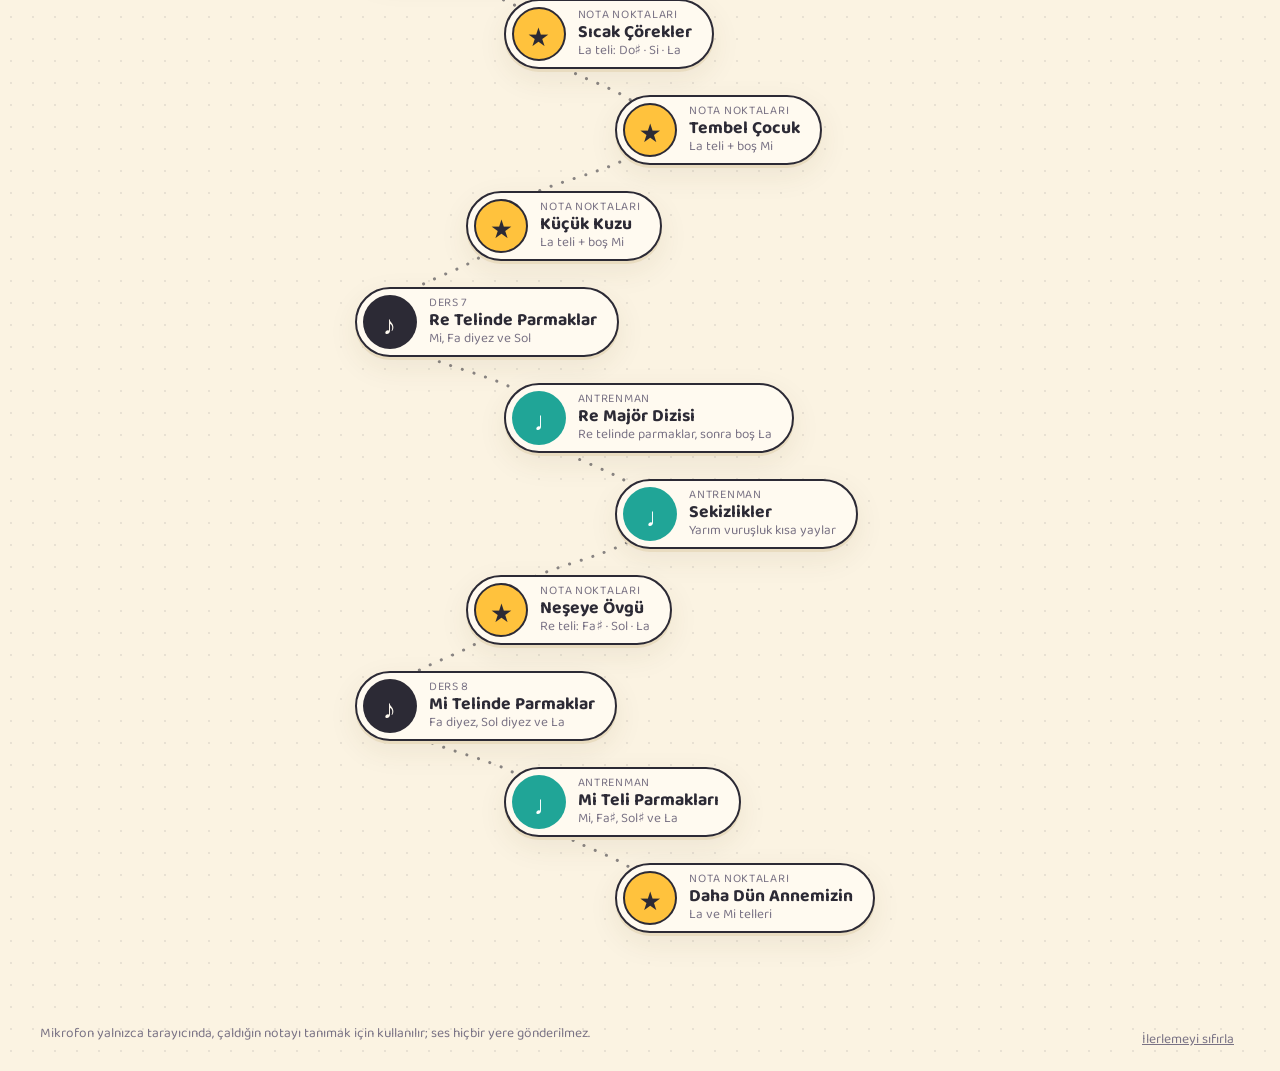
==== commit 3c16db52: "Nokta Nokta Piyano: piyanoya geçmeden önce Nota Okuma yolu - Yeni uygulama /piyano/ (boot('piano')):" ====
--- a/keman/index.html
+++ b/keman/index.html
@@ -88,6 +88,7 @@
         <a href="#/akort">Akort</a>
         <a href="#/metronom">Metronom</a>
         <a class="other-instrument" href="../">Yan Flüt →</a>
+        <a href="../piyano/">Piyano →</a>
       </nav>
     </header>
 
--- a/css/style.css
+++ b/css/style.css
@@ -611,6 +611,19 @@
 .beat-dots span.extra { border-style: dashed; }
 .beat-dots span.rest { border-radius: 8px; }
 .ws-rows { display: flex; flex-direction: column; gap: 12px; margin-top: 14px; }
+/* Çalarken satırların üstünde yapışkan şerit: sayım, hedef nota, süre ve geri bildirim */
+.ws-live {
+  display: none; position: sticky; top: var(--live-top, 0px); z-index: 6; align-items: baseline; gap: 6px 14px; flex-wrap: wrap;
+  margin-top: 14px; padding: 8px 14px; background: var(--paper); border: 2.5px solid var(--ink); border-radius: 14px; box-shadow: var(--shadow);
+}
+.ws.running .ws-live { display: flex; }
+.ws-live-count:not(:empty) { font-size: 1.6rem; font-weight: 700; color: var(--coral); }
+.ws-live-name { font-size: 1.5rem; }
+.ws-live-value { font-weight: 600; }
+.ws-live-fb { flex-basis: 100%; font-weight: 600; min-height: 1.3em; }
+.ws-live-fb:empty { display: none; }
+.ws-live-heard { margin-left: auto; font-size: 0.9rem; }
+.ws.running .ws-live + .ws-rows { margin-top: 10px; }
 .ws-row {
   background: var(--paper); border: 2.5px solid var(--ink); border-radius: var(--radius); box-shadow: var(--shadow);
   padding: 8px 10px 4px; transition: opacity 0.2s, border-color 0.2s, box-shadow 0.2s;
@@ -785,5 +798,63 @@
 }
 
 @media (prefers-reduced-motion: reduce) {
-  *, *::before, *::after { animation-duration: 0.01ms !important; transition-duration: 0.01ms !important; }
-}
+  /* transition: none — 0,01 ms'lik geçiş bile her stil değişikliğini bir kare geciktirip yerleşimi oynatıyordu */
+  *, *::before, *::after { animation-duration: 0.01ms !important; transition: none !important; }
+}
+
+/* ------------------------------------------------------------- piyano klavyesi */
+.kb { display: block; width: 100%; height: auto; touch-action: none; user-select: none; -webkit-user-select: none; }
+.kb .key rect { stroke: var(--ink); stroke-width: 2; }
+.kb .key.white rect { fill: #fffdf8; }
+.kb .key.black rect { fill: #2c2a35; }
+.kb-live .key { cursor: pointer; }
+.kb .key.white.down rect { fill: var(--sun-soft); }
+.kb .key.black.down rect { fill: #5a5670; }
+.kb .key.marked.white rect { fill: color-mix(in srgb, var(--coral) 35%, #fffdf8); }
+.kb .key.marked.black rect { fill: var(--coral); }
+.kb .key.ok.white rect, .kb .key.ok.black rect { fill: var(--teal); }
+.kb .key.wrong.white rect, .kb .key.wrong.black rect { fill: var(--coral); }
+.kb .key.hint rect { animation: key-hint 0.8s ease-in-out infinite alternate; }
+@keyframes key-hint { from { fill: #fffdf8; } to { fill: var(--sun); } }
+.kb .key-label { font-size: 15px; font-weight: 700; fill: var(--ink-on-white, #2c2a35); }
+.kb .mid-c-dot { fill: var(--coral); }
+.kb-wrap { overflow-x: auto; padding: 4px 0 8px; }
+.kb-wrap .kb { min-width: min(560px, 100%); margin: 0 auto; }
+/* Seçili (basılı) düz düğmeler: koyu zemin, açık yazı */
+.chip-btn.standalone.active { background: var(--ink); color: var(--paper); border-style: solid; }
+.mini-keyboard { max-width: 340px; margin: 8px auto; }
+.chart-detail .mini-keyboard { max-width: 420px; }
+.kb-intro { max-width: 620px; margin: 6px auto; }
+
+/* ------------------------------------------------------------- nota okuma */
+.rd-intro { margin: 12px 0; padding: 12px 16px; }
+.rd-intro summary { cursor: pointer; font-size: 1.1rem; }
+.rd-intro-body { display: grid; grid-template-columns: minmax(0, 1.2fr) minmax(0, 1fr); gap: 16px; align-items: center; }
+.rd-intro-body ul { margin: 8px 0; padding-left: 20px; display: grid; gap: 6px; }
+.rd-intro-visual:empty { display: none; }
+.rd-intro-staff { width: 100%; max-width: 420px; height: auto; display: block; margin: 0 auto; }
+.rd-stage { display: grid; grid-template-columns: minmax(0, 1.5fr) minmax(0, 1fr); gap: 16px; align-items: center; margin: 12px 0; }
+.rd-board { min-height: 180px; display: grid; place-items: center; }
+.rd-staff-svg { width: 100%; max-width: 640px; height: auto; display: block; }
+.rd-row-tag { font-weight: 700; justify-self: start; }
+.rd-label { font-size: 15px; font-weight: 700; fill: var(--muted); }
+.rd-note.current .head-g, .rd-note.current .paper { stroke: var(--coral); }
+.rd-note.current .ink { stroke: var(--coral); }
+.rd-note.ok .ink { stroke: var(--teal); }
+.rd-note.wrong .ink { stroke: var(--coral); }
+.rd-note.ok .rd-label { fill: var(--teal); }
+.rd-find { display: grid; place-items: center; gap: 4px; }
+.rd-find b { font-size: clamp(3rem, 12vw, 5.5rem); line-height: 1; }
+.rd-progress { font-size: 1.2rem; }
+.rd-feedback { min-height: 3em; font-weight: 600; }
+.rd-names { display: flex; flex-wrap: wrap; gap: 8px; justify-content: center; margin: 8px 0; }
+.rd-names .pad-key { min-width: 70px; }
+@media (max-width: 720px) {
+  .rd-intro-body, .rd-stage { grid-template-columns: 1fr; }
+  /* Cevap yolları dar ekranda 2×2 */
+  .reading .drill-options .seg-group { display: grid; grid-template-columns: 1fr 1fr; width: 100%; }
+  .reading .drill-options .seg-group .chip-btn { border-left: none; border-top: 2px solid var(--ink); }
+  .reading .drill-options .seg-group .chip-btn:nth-child(-n + 2) { border-top: none; }
+  .reading .drill-options .seg-group .chip-btn:nth-child(2n) { border-left: 2px solid var(--ink); }
+  .rd-board { min-height: 140px; }
+}
